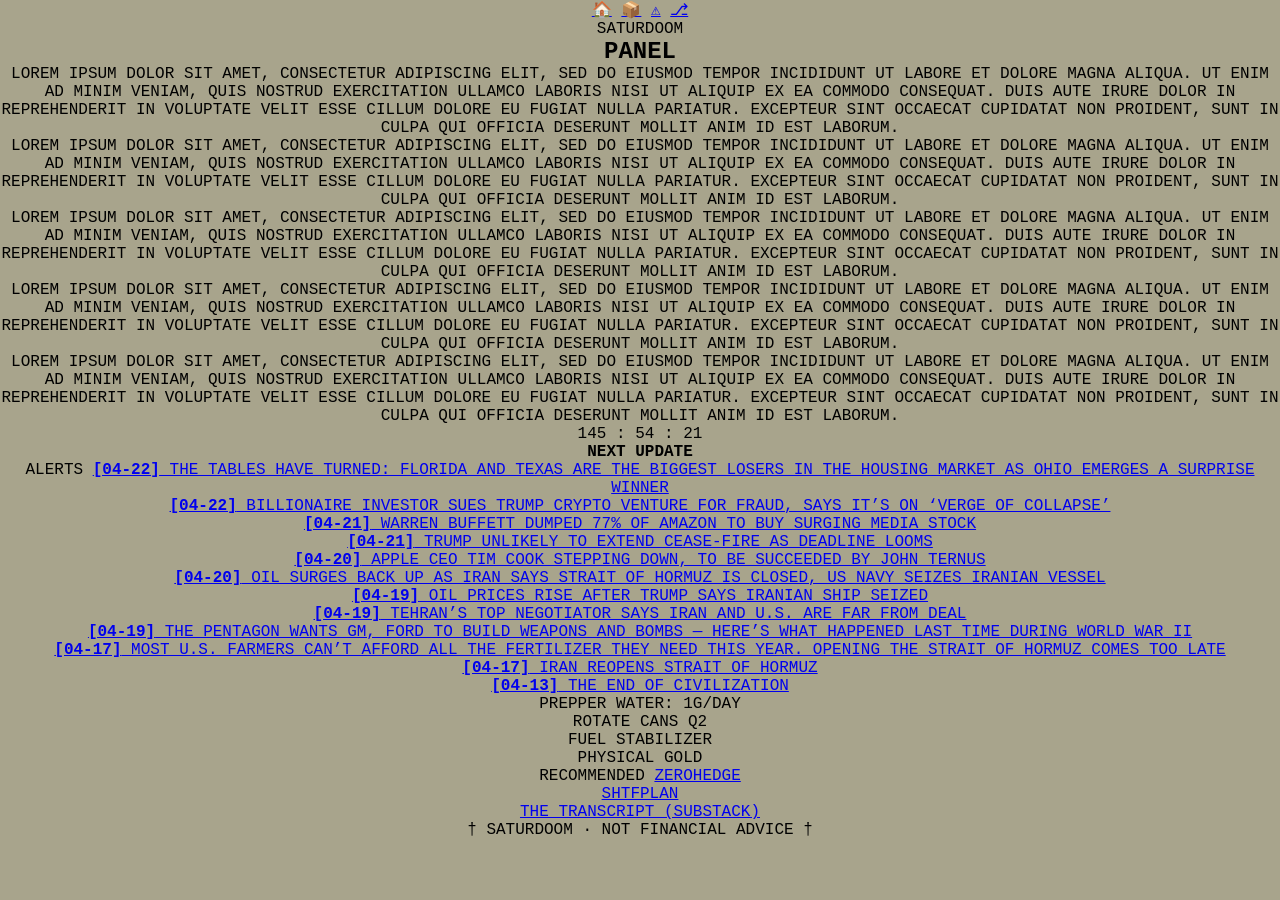
==== index.html @ a3628b91 "Update css style on aside - Added Prepper's screen" ====
<!DOCTYPE html>
<html lang="en">
    <head>
        <meta charset="UTF-8">
        <meta name="viewport" content="width=device-width, initial-scale=1.0">
        <title>Saturdoom</title>
        <link rel="stylesheet" href="style.css">
        <link href="https://fonts.googleapis.com/css2?family=Inter+Tight:ital,wght@0,100..900;1,100..900&display=swap" rel="stylesheet">
        <link href="https://fonts.googleapis.com/css2?family=Orbitron:wght@400;500;600;700;800;900&display=swap" rel="stylesheet">
    </head>

    <body>
        <nav id="navbar-placeholder"></nav>
        <header>Saturdoom</header>
        <main>
            <h2>Panel</h2>
            <p>Lorem ipsum dolor sit amet, consectetur adipiscing elit, sed do eiusmod tempor incididunt ut labore et dolore magna aliqua. Ut enim ad minim veniam, quis nostrud exercitation ullamco laboris nisi ut aliquip ex ea commodo consequat. Duis aute irure dolor in reprehenderit in voluptate velit esse cillum dolore eu fugiat nulla pariatur. Excepteur sint occaecat cupidatat non proident, sunt in culpa qui officia deserunt mollit anim id est laborum.</p>
            <p>Lorem ipsum dolor sit amet, consectetur adipiscing elit, sed do eiusmod tempor incididunt ut labore et dolore magna aliqua. Ut enim ad minim veniam, quis nostrud exercitation ullamco laboris nisi ut aliquip ex ea commodo consequat. Duis aute irure dolor in reprehenderit in voluptate velit esse cillum dolore eu fugiat nulla pariatur. Excepteur sint occaecat cupidatat non proident, sunt in culpa qui officia deserunt mollit anim id est laborum.</p>
            <p>Lorem ipsum dolor sit amet, consectetur adipiscing elit, sed do eiusmod tempor incididunt ut labore et dolore magna aliqua. Ut enim ad minim veniam, quis nostrud exercitation ullamco laboris nisi ut aliquip ex ea commodo consequat. Duis aute irure dolor in reprehenderit in voluptate velit esse cillum dolore eu fugiat nulla pariatur. Excepteur sint occaecat cupidatat non proident, sunt in culpa qui officia deserunt mollit anim id est laborum.</p>
            <p>Lorem ipsum dolor sit amet, consectetur adipiscing elit, sed do eiusmod tempor incididunt ut labore et dolore magna aliqua. Ut enim ad minim veniam, quis nostrud exercitation ullamco laboris nisi ut aliquip ex ea commodo consequat. Duis aute irure dolor in reprehenderit in voluptate velit esse cillum dolore eu fugiat nulla pariatur. Excepteur sint occaecat cupidatat non proident, sunt in culpa qui officia deserunt mollit anim id est laborum.</p>
            <p>Lorem ipsum dolor sit amet, consectetur adipiscing elit, sed do eiusmod tempor incididunt ut labore et dolore magna aliqua. Ut enim ad minim veniam, quis nostrud exercitation ullamco laboris nisi ut aliquip ex ea commodo consequat. Duis aute irure dolor in reprehenderit in voluptate velit esse cillum dolore eu fugiat nulla pariatur. Excepteur sint occaecat cupidatat non proident, sunt in culpa qui officia deserunt mollit anim id est laborum.</p>

        </main>
        <aside>
            <div class="aside-container debug-border">
                <div class="lcd-screen clock" id="countdownTimer">
                    <span id="hours">00</span> :
                    <span id="minutes">00</span> :
                    <span id="seconds">00</span>
                </div>
                <span class="primary-label"><strong>Next Update</strong></span>
            </div>
            <div class="aside-container debug-border">
                <div class="lcd-screen">
                    <p>
                        <span class="secondary-label">Alerts</span>
                    
                        <a href="https://finance.yahoo.com/economy/articles/tables-turned-florida-texas-biggest-175326835.html" target="_blank"><strong>[04-22]</strong> The tables have turned: Florida and Texas are the biggest losers in the housing market as Ohio emerges a surprise winner</a><br>
                        <a href="https://finance.yahoo.com/markets/crypto/articles/breaking-billionaire-investor-sues-trump-002052827.html" target="_blank"><strong>[04-22]</strong> Billionaire Investor Sues Trump Crypto Venture for Fraud, Says It’s on ‘Verge of Collapse’</a><br>
                        <a href="https://finance.yahoo.com/markets/stocks/articles/warren-buffett-dumped-77-amazon-003700673.html" target="_blank"><strong>[04-21]</strong> Warren Buffett dumped 77% of Amazon to buy surging media stock</a><br>
                        <a href="https://www.wsj.com/livecoverage/iran-war-israel-us-strait-hormuz-2026" target="_blank"><strong>[04-21]</strong> Trump Unlikely to Extend Cease-Fire as Deadline Looms</a><br>
                        <a href="https://finance.yahoo.com/markets/stocks/article/apple-ceo-tim-cook-stepping-down-to-be-succeeded-by-john-ternus-204237479.html"><strong>[04-20]</strong> Apple CEO Tim Cook stepping down, to be succeeded by John Ternus</a><br>
                        <a href="https://finance.yahoo.com/news/oil-surges-back-up-as-iran-says-strait-of-hormuz-is-closed-us-navy-seizes-iranian-vessel-130246378.html"><strong>[04-20]</strong> Oil surges back up as Iran says Strait of Hormuz is closed, US Navy seizes Iranian vessel</a><br>
                        <a href="https://www.bbc.com/news/articles/c5yjzy35825o?at_medium=RSS&at_campaign=rss" target="_blank"><strong>[04-19]</strong> Oil prices rise after Trump says Iranian ship seized</a><br>
                        <a href="https://www.wsj.com/livecoverage/iran-war-us-talks-2026" target="_blank"><strong>[04-19]</strong> Tehran’s Top Negotiator Says Iran and U.S. Are Far From Deal</a><br>
                        <a href="https://finance.yahoo.com/economy/policy/articles/pentagon-wants-gm-ford-build-110500812.html?fr=sycsrp_catchall" target="_blank"><strong>[04-19]</strong> The Pentagon wants GM, Ford to build weapons and bombs — here’s what happened last time during World War II</a><br>
                        <a href="https://www.marketwatch.com/story/most-u-s-farmers-cant-afford-all-the-fertilizer-they-need-this-year-opening-the-strait-of-hormuz-comes-too-late-0aa72790" target="_blank"><strong>[04-17]</strong> Most U.S. farmers can’t afford all the fertilizer they need this year. Opening the Strait of Hormuz comes too late</a><br>
                        <a href="https://x.com/araghchi/status/2045121573124759713" target="_blank"><strong>[04-17]</strong> Iran Reopens Strait of Hormuz</a><br>
                        <a href="https://thetranscript.substack.com/p/04-13-2026-the-end-of-civilization" target="_blank"><strong>[04-13]</strong> The End of Civilization</a><br>
                    </p>
                </div>
            </div>
            <div class="aside-container debug-border" title="Content under construction">
                <div class="lcd-screen">
                    <p>
                        <span class="secondary-label">Prepper</span>

                        Water: 1g/Day<br>Rotate Cans Q2<br>Fuel Stabilizer<br>Physical Gold
                    </p>
                </div>
            </div>
            <div class="aside-container debug-border">
                <div class="lcd-screen">
                    <p>
                        <span class="secondary-label">Recommended</span>
                        <a href="https://www.zerohedge.com/">ZeroHedge</a><br>
                        <a href="https://shtfplan.net">SHTFplan</a><br>
                        <a href="https://thetranscript.substack.com">The Transcript (Substack)</a>
                    </p>
            </div>        
        </aside>
        <footer>
            <p>† SATURDOOM · not financial advice †</p>
        </footer>
        <script>
            fetch('navbar.html')
            .then(response => response.text())
            .then(data => document.getElementById('navbar-placeholder').innerHTML = data)
            .catch(() => document.getElementById('navbar-placeholder').innerHTML = '<div class="navbar">⚠️ Navbar Not Found</div>');
        </script>
        <script src="script.js"></script>
        <script>
            function updateCountdown() {
            const now = new Date();
            let nextSaturday = new Date();
            nextSaturday.setDate(now.getDate() + ((6 - now.getDay() + 7) % 7));
            nextSaturday.setHours(0, 0, 0, 0);
            if (now > nextSaturday) nextSaturday.setDate(nextSaturday.getDate() + 7);
            
            const diff = nextSaturday - now;
            const hours = Math.floor(diff / 3600000);
            const minutes = Math.floor((diff % 3600000) / 60000);
            const seconds = Math.floor((diff % 60000) / 1000);
            
            document.getElementById('hours').textContent = String(hours).padStart(2,'0');
            document.getElementById('minutes').textContent = String(minutes).padStart(2,'0');
            document.getElementById('seconds').textContent = String(seconds).padStart(2,'0');
            }
            setInterval(updateCountdown, 1000);
            updateCountdown();
        </script>
    </body>
</html>
---- style.css ----
/* style.css - retro, maintainable, all comments in English */

/* ---------- RESET ---------- */
* {
  margin: 0;
  padding: 0;
  box-sizing: border-box;
}

/* ---------- VARIABLES ---------- */
:root {
  /* ---------- In use ----------   */
  --background: #000000;
  --dark: #010501;
  --panel-bg: #0a1c05;
  --border-green: #3a7a2f;
  --trtd: #2b6320;
  --text-green: #b3ff99;
  --text-orange: #ffcc77;
  --up-green: #aaff88;
  --down-red: #ff7b7b;
  --neutral-grey: #c9c97a;
  --dashed-green: #4a8c3a;
  --countdown-label: #7cb05c;
  --console-print: #c4b47c;
  --console-panel-light: #c4c0a8;
  --console-panel-medium: #a8a48c;
  --console-panel-dark: #949078;
  --paint-green-light: #4a4a2c;
  --paint-green-medium: #3d3d24;
  --paint-green-dark: #34341e;
  --paint-sepia-light: #6b4c3a;
  --paint-sepia-medium: #5a3f2f;
  --paint-sepia-dark: #4a3326;
  /* Sin Uso */
  --defcon-rojo: ;
  --defcon-naranja: ;
  --defcon-amarillo: ;
  --defcon-azul: #1a3a5a;
  --defcon-verde: ;
}

/* ---------- BASE & TYPOGRAPHY ---------- */
html {
  font-family: 'Courier New', 'VT323', monospace;
  text-align: center;
  text-transform: uppercase;
}
body {
  background-color: var(--console-panel-medium);
}

.Header {
  background-color: var(--console-panel-dark);
}
.Navbar {
  display: flex;
  flex-direction: column;
  justify-content: center;
  align-items: center;
  padding: .5rem;
  color: var(--text-green);
  background-color: var(--dark);
}
.Logo {
  display: flex;
  flex-direction: column;
  justify-content: center;
  align-items: center;
  font-size: 6.1rem;
  font-weight: bolder;
  color: var(--console-panel-light);
  padding: 1.5rem;
}

.Console {
  display: flex;
  flex-direction: column;
  justify-content: center;
  align-items: center;
  padding: 0 2em;
  /*padding-left: min(50px, 7%);
  padding-right: min(50px, 7%);*/
  border: 2px solid purple;
}
.Panel {
  display: grid;
  grid-template-columns: repeat(autofit, 300px);
  max-width: 1024px;
  color: var(--console-panel-light);
  gap: 2em;
  /*padding: 0 2em;*/
  background-color: var(--console-panel-medium);
  border: 2px solid red;
}

h1 {
  margin: 30px, 0;
}
.card {
  text-align: center;
  color: var(--text-green);
  padding: 2em;
  background-color: var(--trtd);
  border: solid var(--border-green);
  border-radius: 1rem;
}


/*.debug-border {
  border: 2px solid red;
}*/
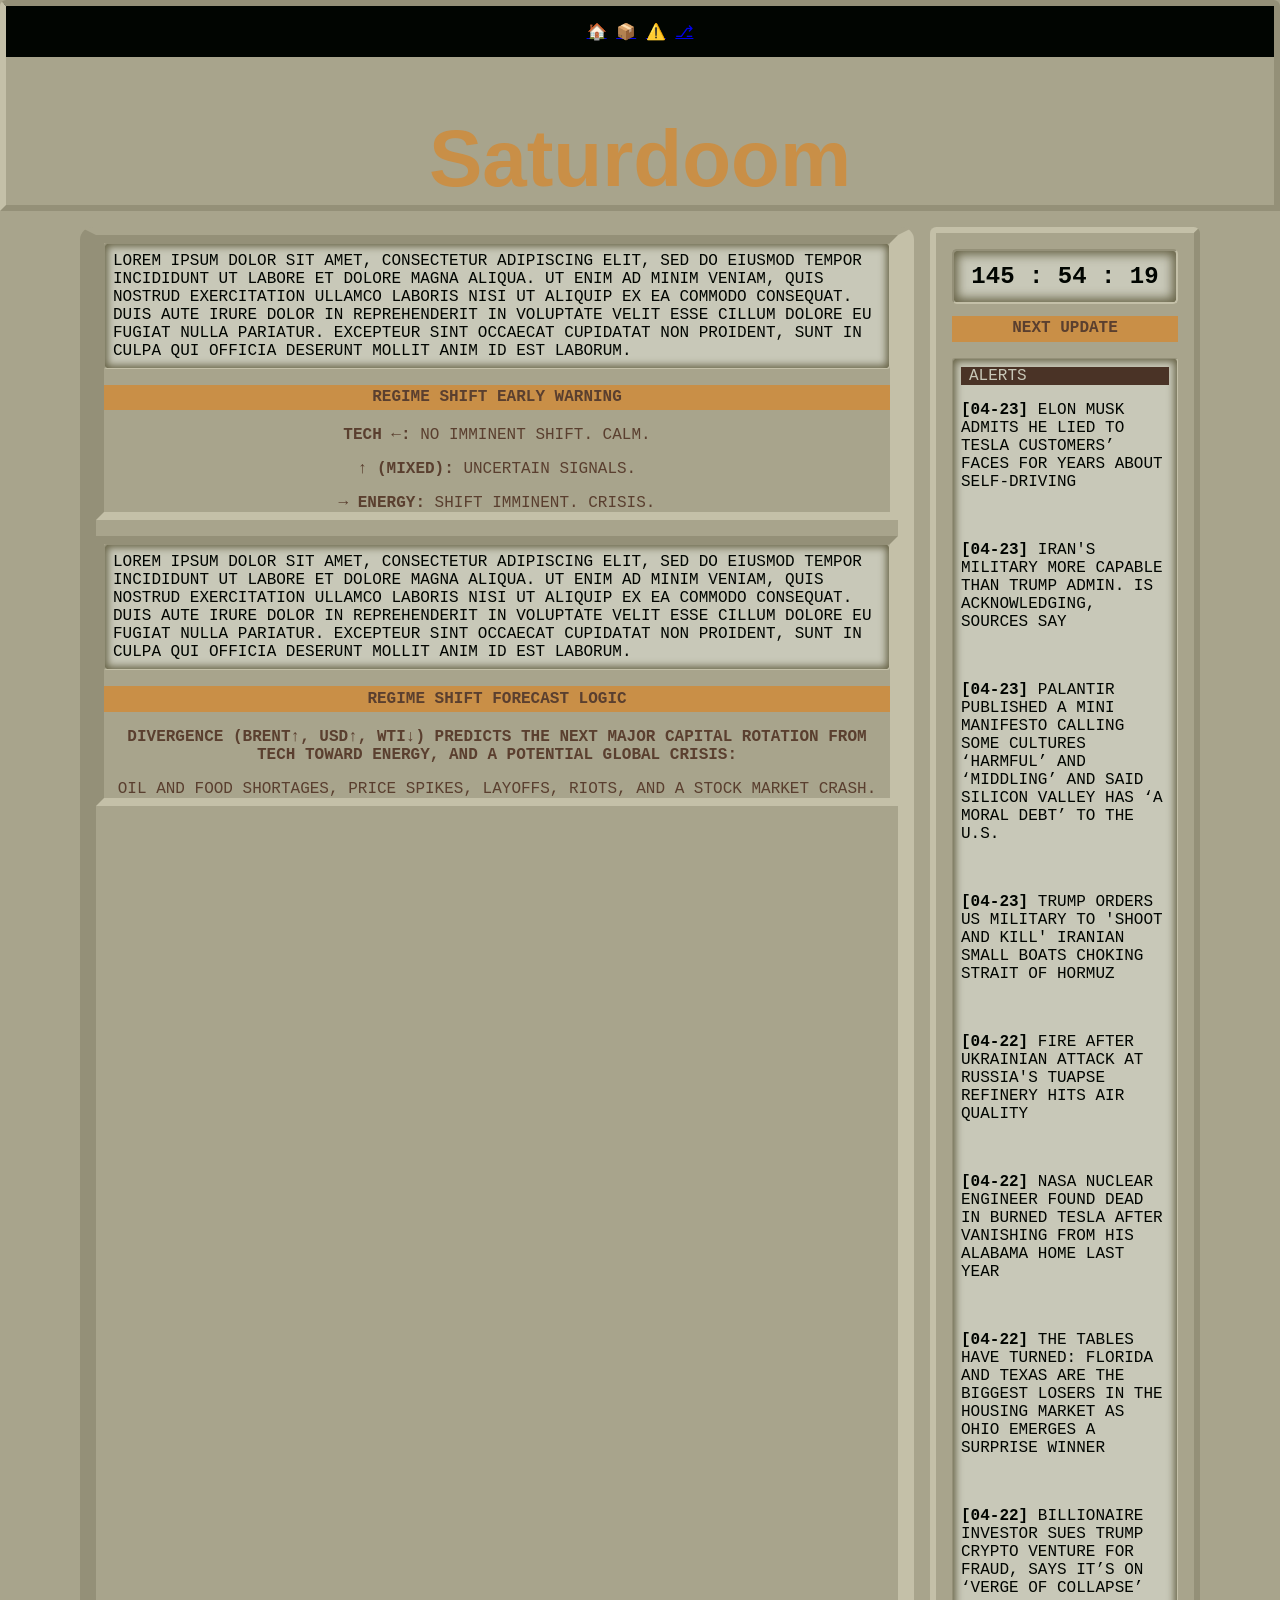
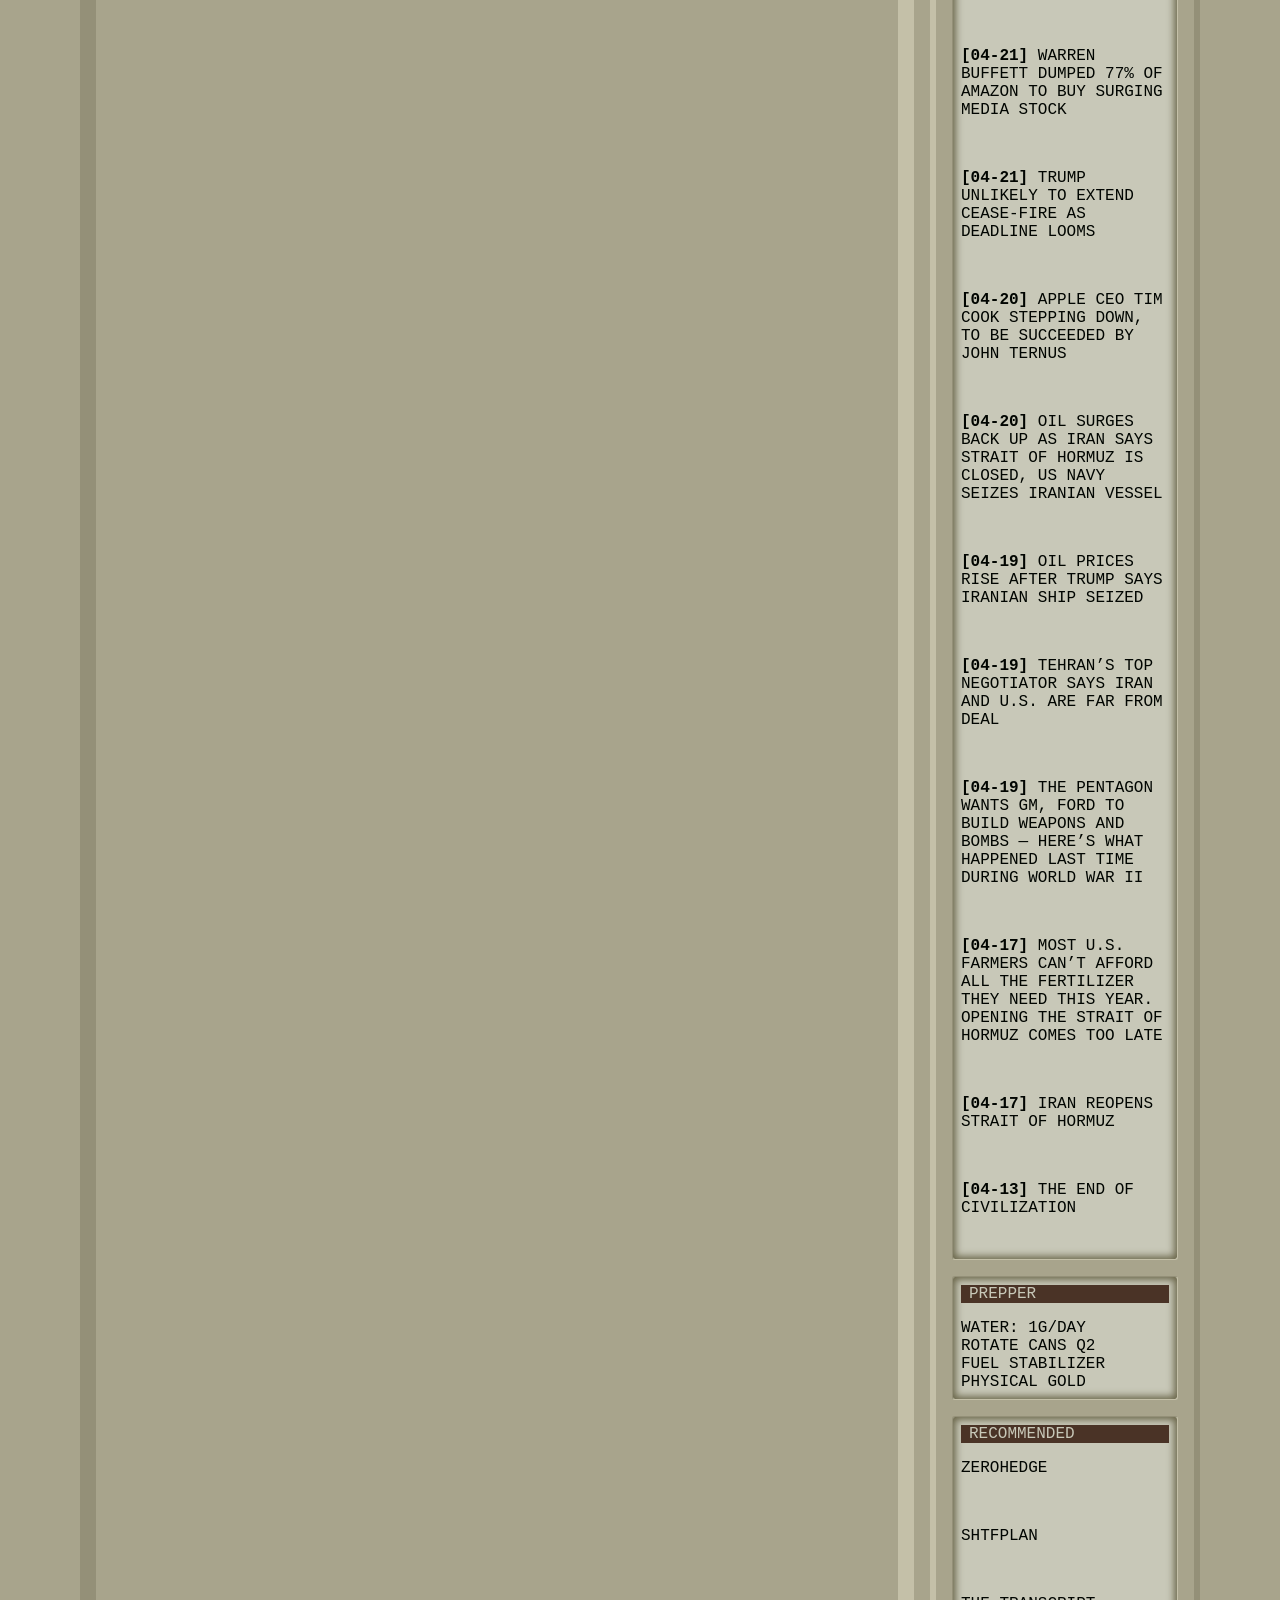
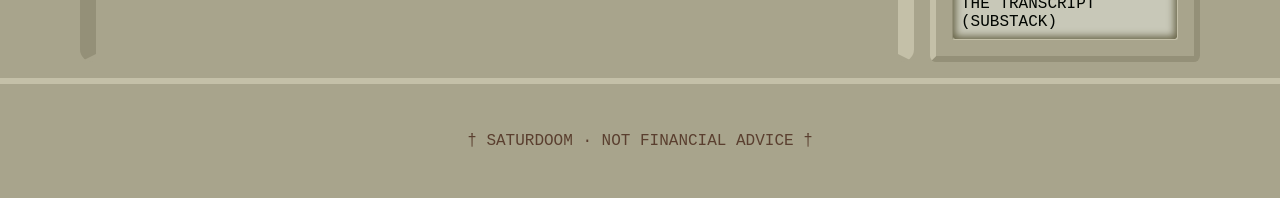
==== commit 62e2a054: "WIP: fix css style on main - lcd-screens" ====
--- a/index.html
+++ b/index.html
@@ -13,13 +13,25 @@
         <nav id="navbar-placeholder"></nav>
         <header>Saturdoom</header>
         <main>
-            <h2>Panel</h2>
-            <p>Lorem ipsum dolor sit amet, consectetur adipiscing elit, sed do eiusmod tempor incididunt ut labore et dolore magna aliqua. Ut enim ad minim veniam, quis nostrud exercitation ullamco laboris nisi ut aliquip ex ea commodo consequat. Duis aute irure dolor in reprehenderit in voluptate velit esse cillum dolore eu fugiat nulla pariatur. Excepteur sint occaecat cupidatat non proident, sunt in culpa qui officia deserunt mollit anim id est laborum.</p>
-            <p>Lorem ipsum dolor sit amet, consectetur adipiscing elit, sed do eiusmod tempor incididunt ut labore et dolore magna aliqua. Ut enim ad minim veniam, quis nostrud exercitation ullamco laboris nisi ut aliquip ex ea commodo consequat. Duis aute irure dolor in reprehenderit in voluptate velit esse cillum dolore eu fugiat nulla pariatur. Excepteur sint occaecat cupidatat non proident, sunt in culpa qui officia deserunt mollit anim id est laborum.</p>
-            <p>Lorem ipsum dolor sit amet, consectetur adipiscing elit, sed do eiusmod tempor incididunt ut labore et dolore magna aliqua. Ut enim ad minim veniam, quis nostrud exercitation ullamco laboris nisi ut aliquip ex ea commodo consequat. Duis aute irure dolor in reprehenderit in voluptate velit esse cillum dolore eu fugiat nulla pariatur. Excepteur sint occaecat cupidatat non proident, sunt in culpa qui officia deserunt mollit anim id est laborum.</p>
-            <p>Lorem ipsum dolor sit amet, consectetur adipiscing elit, sed do eiusmod tempor incididunt ut labore et dolore magna aliqua. Ut enim ad minim veniam, quis nostrud exercitation ullamco laboris nisi ut aliquip ex ea commodo consequat. Duis aute irure dolor in reprehenderit in voluptate velit esse cillum dolore eu fugiat nulla pariatur. Excepteur sint occaecat cupidatat non proident, sunt in culpa qui officia deserunt mollit anim id est laborum.</p>
-            <p>Lorem ipsum dolor sit amet, consectetur adipiscing elit, sed do eiusmod tempor incididunt ut labore et dolore magna aliqua. Ut enim ad minim veniam, quis nostrud exercitation ullamco laboris nisi ut aliquip ex ea commodo consequat. Duis aute irure dolor in reprehenderit in voluptate velit esse cillum dolore eu fugiat nulla pariatur. Excepteur sint occaecat cupidatat non proident, sunt in culpa qui officia deserunt mollit anim id est laborum.</p>
+            <div class="main-container debug-border">
+                <div class="lcd-screen">
+                    <p>Lorem ipsum dolor sit amet, consectetur adipiscing elit, sed do eiusmod tempor incididunt ut labore et dolore magna aliqua. Ut enim ad minim veniam, quis nostrud exercitation ullamco laboris nisi ut aliquip ex ea commodo consequat. Duis aute irure dolor in reprehenderit in voluptate velit esse cillum dolore eu fugiat nulla pariatur. Excepteur sint occaecat cupidatat non proident, sunt in culpa qui officia deserunt mollit anim id est laborum.</p>
+                </div>
 
+                    <span class="primary-label"><strong>Regime Shift Early Warning</strong></span>
+                    <p><strong>TECH ←:</strong> no imminent shift. Calm.</p>
+                    <p><strong>↑ (MIXED):</strong> uncertain signals.</p>
+                    <p><strong>→ ENERGY:</strong> shift imminent. Crisis.</p>
+
+                </div>
+            
+            <div class="main-container debug-border">
+                <div class="lcd-screen">
+                    <p>Lorem ipsum dolor sit amet, consectetur adipiscing elit, sed do eiusmod tempor incididunt ut labore et dolore magna aliqua. Ut enim ad minim veniam, quis nostrud exercitation ullamco laboris nisi ut aliquip ex ea commodo consequat. Duis aute irure dolor in reprehenderit in voluptate velit esse cillum dolore eu fugiat nulla pariatur. Excepteur sint occaecat cupidatat non proident, sunt in culpa qui officia deserunt mollit anim id est laborum.</p>
+                </div>
+                <span class="primary-label"><strong>Regime Shift Forecast Logic</strong></span>
+                <p><strong>Divergence (Brent↑, USD↑, WTI↓) predicts the next major capital rotation from Tech toward Energy, and a potential global crisis:</strong></p><p>Oil and food shortages, price spikes, layoffs, riots, and a stock market crash.</p>
+            </div>
         </main>
         <aside>
             <div class="aside-container debug-border">
@@ -34,7 +46,12 @@
                 <div class="lcd-screen">
                     <p>
                         <span class="secondary-label">Alerts</span>
-                    
+                        <a href="https://finance.yahoo.com/sectors/technology/articles/elon-musk-admits-lied-tesla-185650996.html" target="_blank"><strong>[04-23]</strong> Elon Musk Admits He Lied to Tesla Customers’ Faces for Years About Self-Driving</a><br>
+                        <a href="https://www.yahoo.com/news/articles/iran-more-capable-trump-admin-154441067.html" target="_blank"><strong>[04-23]</strong> Iran's military more capable than Trump admin. is acknowledging, sources say</a><br>
+                        <a href="https://www.yahoo.com/finance/sectors/technology/articles/palantir-published-mini-manifesto-calling-070100565.html" target="_blank"><strong>[04-23]</strong> Palantir published a mini manifesto calling some cultures ‘harmful’ and ‘middling’ and said Silicon Valley has ‘a moral debt’ to the U.S.</a><br>
+                        <a href="https://www.yahoo.com/news/articles/us-military-says-seizes-another-115401871.html" target="_blank"><strong>[04-23]</strong> Trump orders US military to 'shoot and kill' Iranian small boats choking Strait of Hormuz</a><br>
+                        <a href="https://www.yahoo.com/news/articles/fire-ukrainian-attack-russias-tuapse-235635393.html" target="_blank"><strong>[04-22]</strong> Fire after Ukrainian attack at Russia's Tuapse refinery hits air quality</a><br>
+                        <a href="https://www.yahoo.com/news/articles/nasa-nuclear-engineer-found-dead-153934395.html" target="_blank"><strong>[04-22]</strong> NASA nuclear engineer found dead in burned Tesla after vanishing from his Alabama home last year</a><br>
                         <a href="https://finance.yahoo.com/economy/articles/tables-turned-florida-texas-biggest-175326835.html" target="_blank"><strong>[04-22]</strong> The tables have turned: Florida and Texas are the biggest losers in the housing market as Ohio emerges a surprise winner</a><br>
                         <a href="https://finance.yahoo.com/markets/crypto/articles/breaking-billionaire-investor-sues-trump-002052827.html" target="_blank"><strong>[04-22]</strong> Billionaire Investor Sues Trump Crypto Venture for Fraud, Says It’s on ‘Verge of Collapse’</a><br>
                         <a href="https://finance.yahoo.com/markets/stocks/articles/warren-buffett-dumped-77-amazon-003700673.html" target="_blank"><strong>[04-21]</strong> Warren Buffett dumped 77% of Amazon to buy surging media stock</a><br>
--- a/style.css
+++ b/style.css
@@ -21,11 +21,21 @@
   --down-red: #ff7b7b;
   --neutral-grey: #c9c97a;
   --dashed-green: #4a8c3a;
-  --countdown-label: #7cb05c;
   --console-print: #c4b47c;
+  --console-panel-bright: #d4d0b8;
   --console-panel-light: #c4c0a8;
   --console-panel-medium: #a8a48c;
   --console-panel-dark: #949078;
+  --console-panel-shadow: #6a664a;
+  --lcd-white-on: #e8e8d8;
+  --lcd-white-off: #c8c8b8;
+  --lcd-green-on: #8bac0f;
+  --lcd-green-off: #4a5c08;
+  --lcd-blue-on: #7c9eb2;
+  --lcd-blue-off: #4a6a7a;
+  --orange-paint-light: #e6b87a;
+  --orange-paint-medium: #c98f47;
+  --orange-paint-dark: #a66f35;
   --paint-green-light: #4a4a2c;
   --paint-green-medium: #3d3d24;
   --paint-green-dark: #34341e;
@@ -33,6 +43,7 @@
   --paint-sepia-medium: #5a3f2f;
   --paint-sepia-dark: #4a3326;
   /* Sin Uso */
+  --countdown-label: #7cb05c;
   --defcon-rojo: ;
   --defcon-naranja: ;
   --defcon-amarillo: ;
@@ -45,68 +56,258 @@
   font-family: 'Courier New', 'VT323', monospace;
   text-align: center;
   text-transform: uppercase;
+  color: var(--paint-sepia-medium);
 }
 body {
-  background-color: var(--console-panel-medium);
-}
-
-.Header {
-  background-color: var(--console-panel-dark);
-}
-.Navbar {
-  display: flex;
-  flex-direction: column;
+  display: grid;
+  grid-template-columns: 1fr 350px;
+  grid-template-rows: auto auto 1fr auto;
+  grid-template-areas:
+  "navbar navbar"
+  "header header"
+  "main sidebar"
+  "footer footer";
+  min-height: 100vh;
+  background-color: var(--console-panel-medium);
+  /*border-top: .1rem solid var(--console-panel-light);
+  border-right: .5rem solid var(--console-panel-dark);
+  border-left: .5rem solid var(--console-panel-light);*/
+}
+nav {
+  display: grid;
+  align-items: center;   /* centra verticalmente */
+}
+nav {
+  display: grid;
+  grid-area: navbar;
+  z-index: 10;
+  position: sticky;
+  top: 0;
+  /*grid-auto-flow: column;   /* Fuerza distribución horizontal */
+  /*justify-content: center;
+  align-content: center;*/
+  color: var(--text-green);
+  max-height: 56.5px;
+  gap: 20px;
+  padding: 1em;
+  background-color: var(--dark);
+  border-top: .4rem solid var(--console-panel-dark);
+  border-right: .4rem solid var(--console-panel-dark);
+  border-left: .4rem solid var(--console-panel-light);
+  border-top-right-radius: .4rem;
+  border-top-left-radius: .4rem;
+}
+
+header {
+  grid-area: header;
+  position: sticky;
+  top: 56.5px;
+  z-index: 10;
+  /*height: calc(120.5px - 56.5px);*/
+  font-family: "Inter Tight", sans-serif;
+  text-transform: none;
+  font-optical-sizing: auto;
+  font-weight: 600;
+  font-style: normal;
+  font-size: 5em;
+  color: var(--orange-paint-medium);
+  padding: .7em 0 0 0;
+  background-color: var(--console-panel-medium);
+  border-right: .4rem solid var(--console-panel-dark);
+  border-bottom: .4rem solid var(--console-panel-dark);
+  border-left: .4rem solid var(--console-panel-light);
+}
+
+main {
+  grid-area: main;
+  display: grid;
+  grid-template-columns: 1fr;
+  align-content: start;  /* o align-self: start; */
+  gap: 1em;
+  background-color: var(--console-panel-medium);
+  border-top: .5em solid var(--console-panel-medium);
+  border-right: 1em solid var(--console-panel-light);
+  border-left: 1em solid var(--console-panel-dark);
+  border-bottom: .5em solid var(--console-panel-medium);  border-radius: .8rem;
+  margin: 1em 1em 1em 5em;
+}
+.main-container {
+  display: grid;
+  gap: 1em;
+  /*background-color: black;*/
+  border-top: .5em solid var(--console-panel-dark);
+  border-right: .5em solid var(--console-panel-light);
+  border-bottom: .5em solid var(--console-panel-light);
+  border-left: .5em solid var(--console-panel-dark);
+}
+aside {
+  grid-area: sidebar;
+  padding: 1em;
+  display: grid;
+  gap: 1em;
+  background-color: var(--console-panel-medium);
+  border-top: .4rem solid var(--console-panel-light);
+  border-right: .4rem solid var(--console-panel-dark);
+  border-left: .4rem solid var(--console-panel-light);
+  border-bottom: .4rem solid var(--console-panel-dark);
+  border-radius: .4rem;
+  margin: 1em 5em 1em 0;
+}
+.aside-container {
+  display: grid;
+  grid-template-columns: 1fr;
   justify-content: center;
-  align-items: center;
-  padding: .5rem;
+  text-align: center;
+  gap: .8em;
+  border-radius: .2em;
+}
+.lcd-screen {
+  color: var(--dark);
+  padding: 0.5em;
+  background: var(--lcd-white-off);
+  /*background: var(--console-panel-light);*/
+  box-shadow: inset .1em .1em .5em var(--console-panel-shadow),  /* sombra clara izquierda */
+              inset -.1em -.1em .5em var(--console-panel-shadow);  /* sombra oscura derecha */
+  border-top: .1em solid var(--console-panel-dark);
+  border-right: .1em solid var(--console-panel-light);
+  border-bottom: .1em solid var(--console-panel-light);
+  border-left: .1em solid var(--console-panel-dark);
+  border-radius: .2em;
+  margin: 0;
+}
+.lcd-screen a {
+  text-decoration: none;
+  color: var(--dark);
+}
+.clock {
+  font-family: 'Orbitron','Courier New', monospace;
+  font-size: 1.5em;
+  font-weight: bold;
+  letter-spacing: auto;
+}
+.primary-label {
+  padding: .2em 0 .3em 0;
+  background-color: var(--orange-paint-medium);
+}
+.lcd-screen p {
+  display: grid;
+  grid-template-columns: 1fr;
+  gap: 1em;
+  text-align: start;
+}
+
+.secondary-label {
+  color: var(--lcd-white-off);
+  padding: 0 0 0 .5em;
+  background-color: var(--paint-sepia-dark);
+}
+
+/* --------- Tables --------- */
+.tracking-table.mini {
+  /*width: 100%;*/
+  /*max-width: none;*/
+  /*margin: 0 auto;*/
+  /*font-size: 1.4rem;*/
+  border-collapse: collapse;
+  table-layout: fixed;
+}
+.tracking-table.mini th,
+.tracking-table.mini td {
+  /*width: 50%;*/
+  /*font-size: 1.2rem;*/
+  /*padding: .25rem .25rem;*/
+  /*border: 1px solid var(--trtd);*/
+  /*text-align: center;*/
+}
+.tracking-table.mini th {
+  background: #142d0e;
+  color: #caffb0;
+  text-transform: uppercase;
+}
+.tracking-table.mini td {
+  background: #051203;
+}
+.tracking-table.mini td:first-child,
+.tracking-table.mini th:first-child {
+  text-align: center;
+}
+.tracking-table.mini td:last-child,
+.tracking-table.mini th:last-child {
+  text-align: center;
+}
+
+
+
+.box {
   color: var(--text-green);
+  padding: 1em;
   background-color: var(--dark);
-}
-.Logo {
-  display: flex;
-  flex-direction: column;
-  justify-content: center;
-  align-items: center;
-  font-size: 6.1rem;
-  font-weight: bolder;
-  color: var(--console-panel-light);
-  padding: 1.5rem;
-}
-
-.Console {
-  display: flex;
-  flex-direction: column;
-  justify-content: center;
-  align-items: center;
-  padding: 0 2em;
-  /*padding-left: min(50px, 7%);
-  padding-right: min(50px, 7%);*/
-  border: 2px solid purple;
-}
-.Panel {
-  display: grid;
-  grid-template-columns: repeat(autofit, 300px);
-  max-width: 1024px;
-  color: var(--console-panel-light);
-  gap: 2em;
-  /*padding: 0 2em;*/
-  background-color: var(--console-panel-medium);
-  border: 2px solid red;
-}
-
-h1 {
-  margin: 30px, 0;
-}
-.card {
-  text-align: center;
-  color: var(--text-green);
-  padding: 2em;
-  background-color: var(--trtd);
-  border: solid var(--border-green);
-  border-radius: 1rem;
-}
+  border: 2px solid var(--border-green);
+  border-radius: .4em;
+  margin: 1em 0 0 0;
+}
+.box a {
+  color: inherit;
+  text-decoration: none;
+}
+
+footer {
+  grid-area: footer;
+  padding: 3em;
+  background-color: var(--console-panel-medium);
+  border-top: .4rem solid var(--console-panel-light);
+}
+@media(max-width: 800px) {
+  body {
+    grid-template-columns: 1fr;
+    grid-template-rows: auto auto 1fr 1fr auto;
+    grid-template-areas:
+    "navbar navbar"
+    "header header"
+    "main main"
+    "sidebar sidebar"
+    "footer footer";
+  }
+  nav {
+    align-items: center;
+  }
+  main {
+    margin: 1.5em;
+  }
+  aside {
+    padding: 1.5em;
+    border-right: 0;
+    border-left: 0;
+    margin: 1.5em 0;
+  }
+
+}
+
+/* Efecto scanline monitores (líneas horizontales tipo monitor retro) */
+.scanline {
+  position: relative;
+  overflow: hidden;
+}
+.scanline::after {
+  content: "";
+  position: absolute;
+  top: 0;
+  left: 0;
+  width: 100%;
+  height: 100%;
+  background: repeating-linear-gradient(
+    transparent 0px,
+    transparent 1px,
+    rgba(0,0,0,0.1) 1px,
+    rgba(0,0,0,0.1) 2px
+  );
+  pointer-events: none;
+}
+
+
+
 
 
 /*.debug-border {
   border: 2px solid red;
-}*/
+}
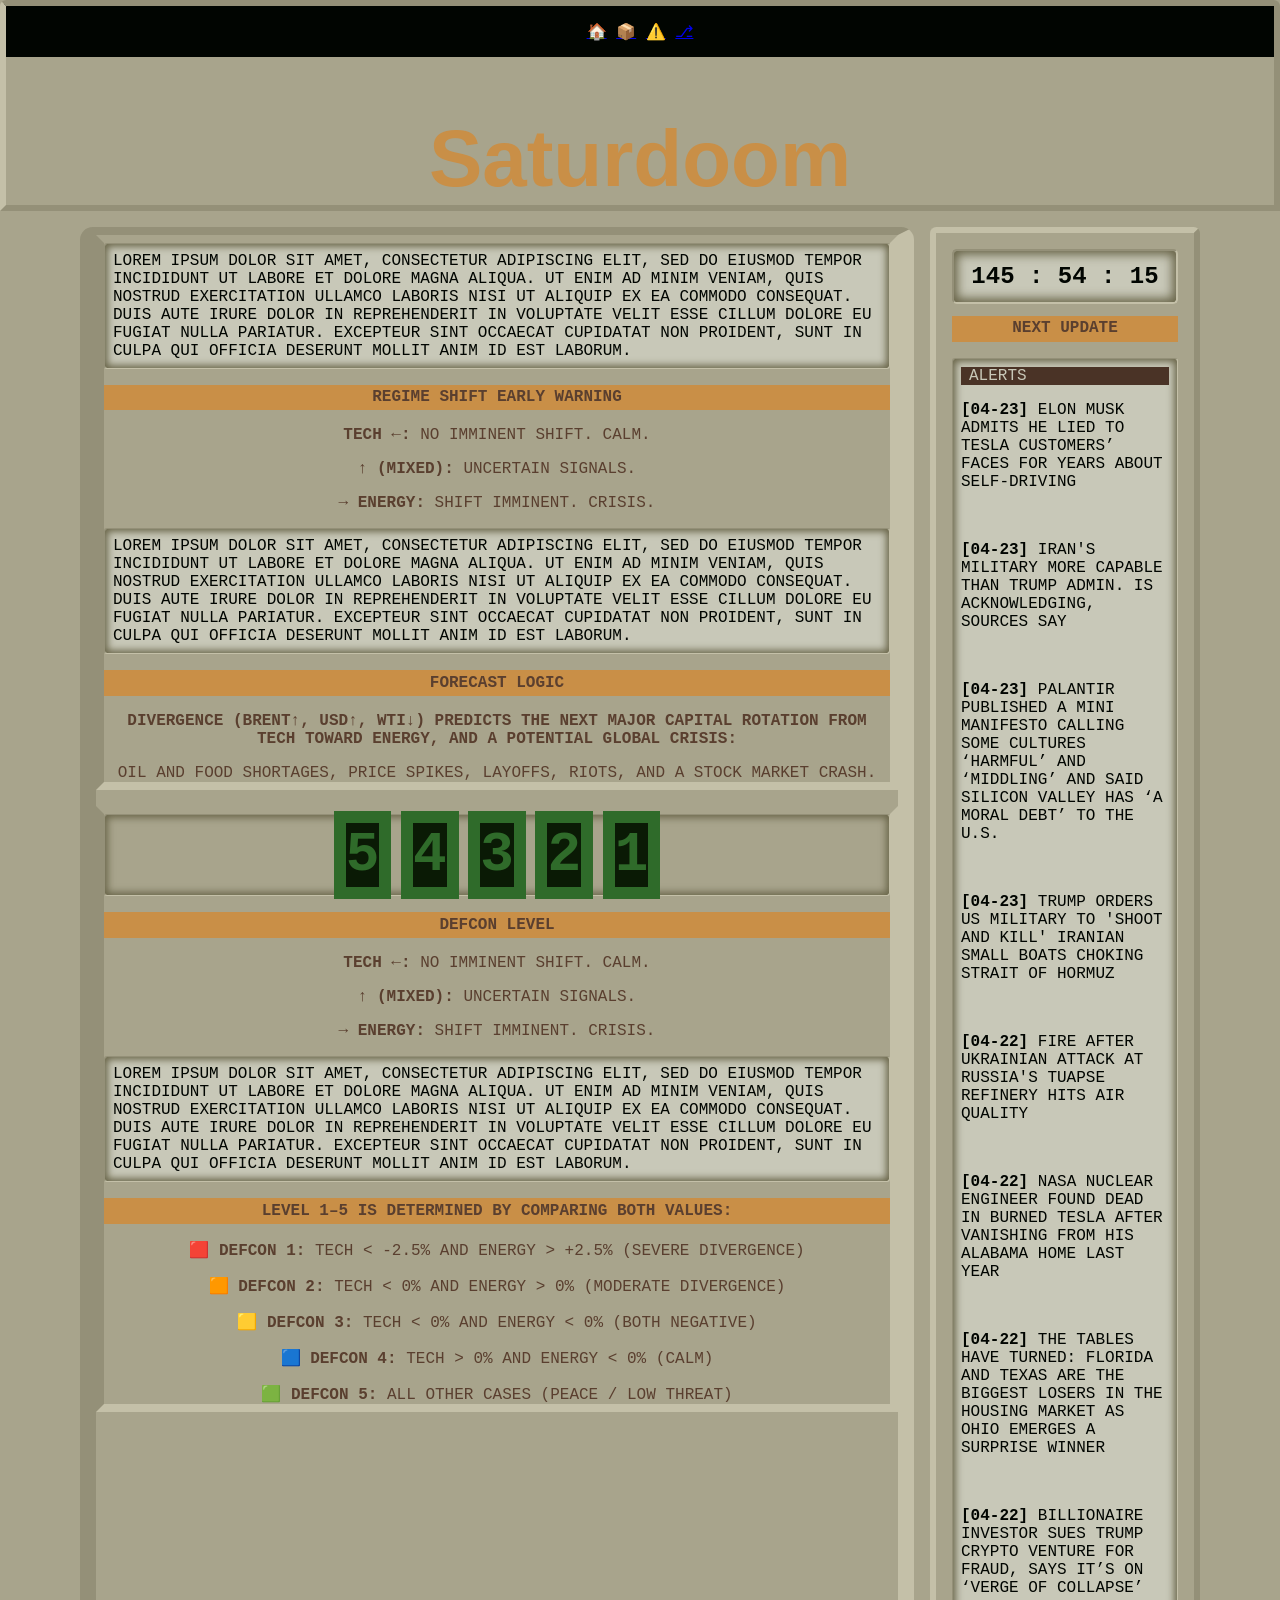
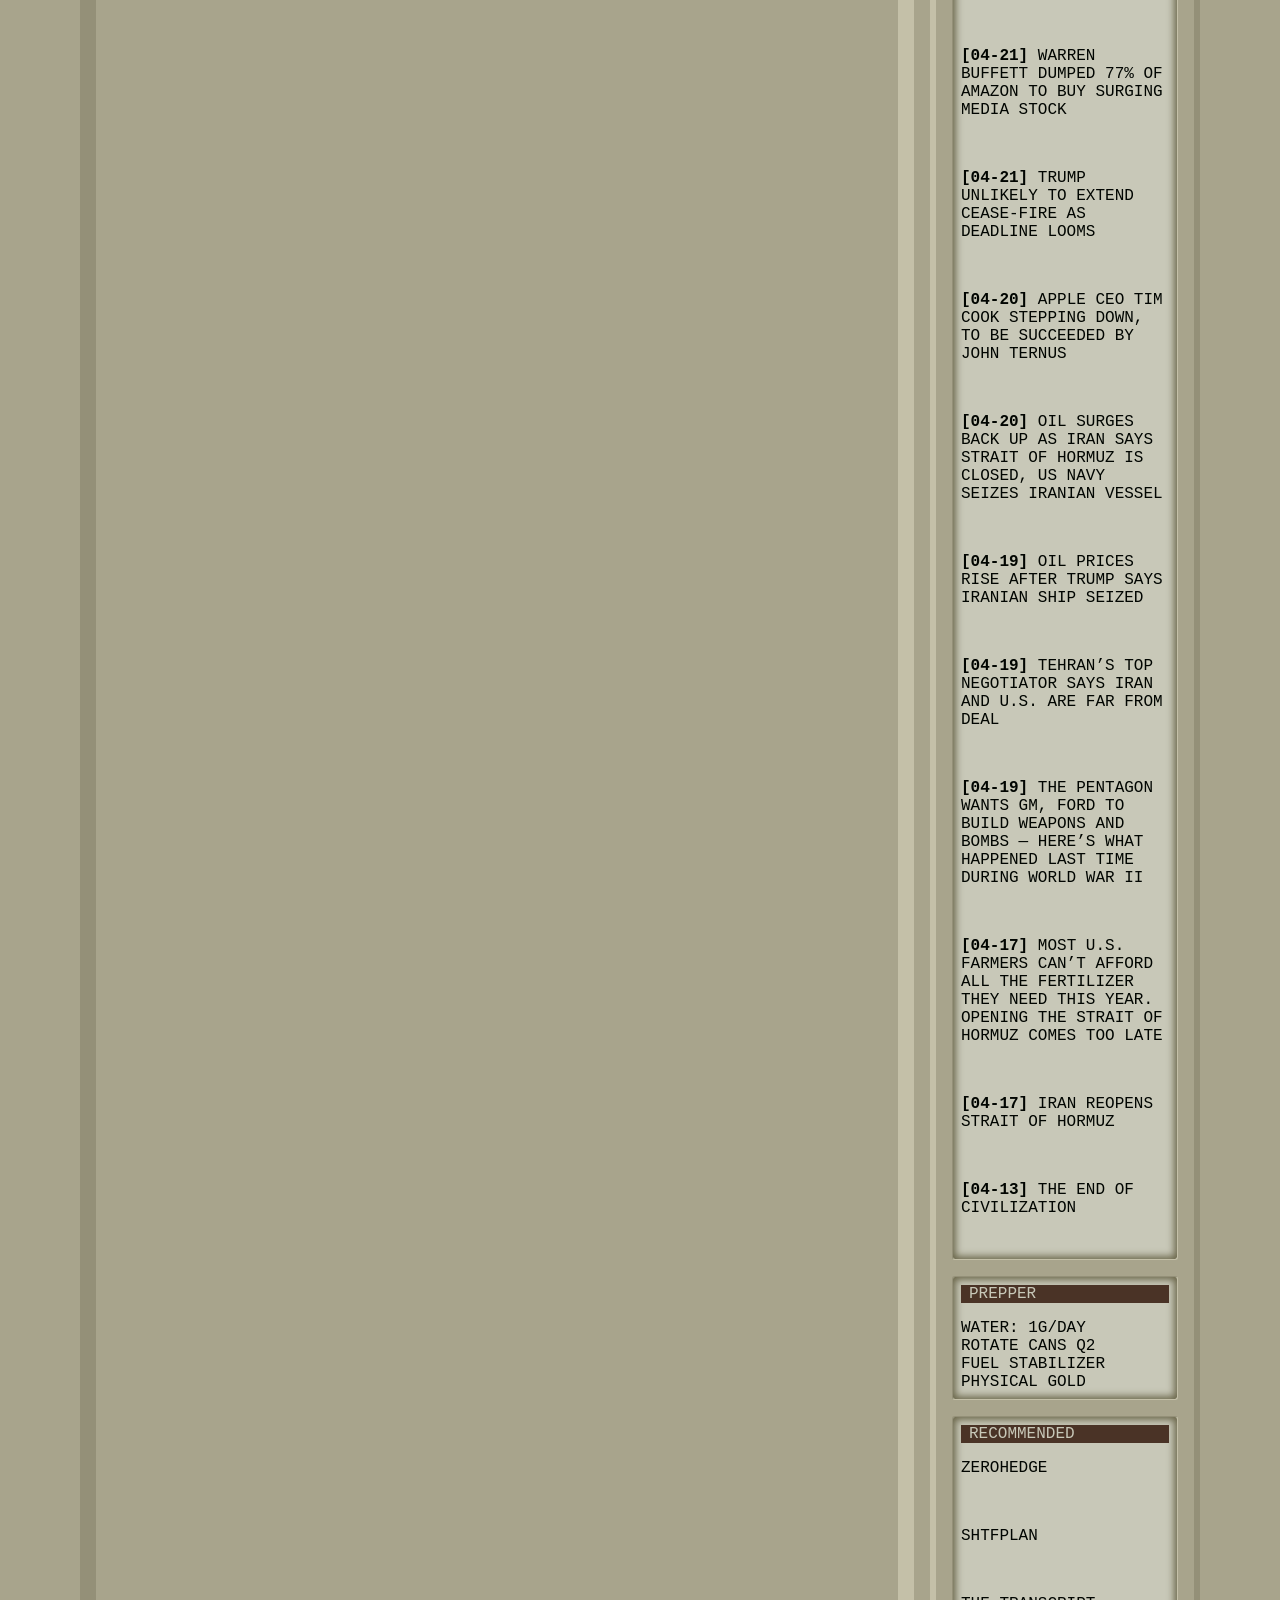
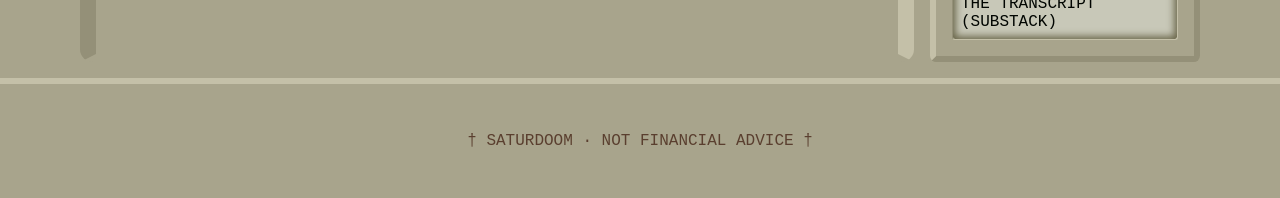
==== commit 98fbef27: "WIP: Update css styles on main - Defcon panel" ====
--- a/index.html
+++ b/index.html
@@ -17,22 +17,44 @@
                 <div class="lcd-screen">
                     <p>Lorem ipsum dolor sit amet, consectetur adipiscing elit, sed do eiusmod tempor incididunt ut labore et dolore magna aliqua. Ut enim ad minim veniam, quis nostrud exercitation ullamco laboris nisi ut aliquip ex ea commodo consequat. Duis aute irure dolor in reprehenderit in voluptate velit esse cillum dolore eu fugiat nulla pariatur. Excepteur sint occaecat cupidatat non proident, sunt in culpa qui officia deserunt mollit anim id est laborum.</p>
                 </div>
-
                     <span class="primary-label"><strong>Regime Shift Early Warning</strong></span>
                     <p><strong>TECH ←:</strong> no imminent shift. Calm.</p>
                     <p><strong>↑ (MIXED):</strong> uncertain signals.</p>
                     <p><strong>→ ENERGY:</strong> shift imminent. Crisis.</p>
-
-                </div>
-            
-            <div class="main-container debug-border">
                 <div class="lcd-screen">
                     <p>Lorem ipsum dolor sit amet, consectetur adipiscing elit, sed do eiusmod tempor incididunt ut labore et dolore magna aliqua. Ut enim ad minim veniam, quis nostrud exercitation ullamco laboris nisi ut aliquip ex ea commodo consequat. Duis aute irure dolor in reprehenderit in voluptate velit esse cillum dolore eu fugiat nulla pariatur. Excepteur sint occaecat cupidatat non proident, sunt in culpa qui officia deserunt mollit anim id est laborum.</p>
                 </div>
-                <span class="primary-label"><strong>Regime Shift Forecast Logic</strong></span>
-                <p><strong>Divergence (Brent↑, USD↑, WTI↓) predicts the next major capital rotation from Tech toward Energy, and a potential global crisis:</strong></p><p>Oil and food shortages, price spikes, layoffs, riots, and a stock market crash.</p>
+                    <span class="primary-label"><strong>Forecast Logic</strong></span>
+                    <p><strong>Divergence (Brent↑, USD↑, WTI↓) predicts the next major capital rotation from Tech toward Energy, and a potential global crisis:</strong></p><p>Oil and food shortages, price spikes, layoffs, riots, and a stock market crash.</p>
+                </div>
+            </div>
+            <div class="main-container debug-border">
+                <div class="defcon-container">
+
+                        <span class="defcon-level" data-level="5">5</span>
+                        <span class="defcon-level" data-level="4">4</span>
+                        <span class="defcon-level" data-level="3">3</span>
+                        <span class="defcon-level" data-level="2">2</span>
+                        <span class="defcon-level" data-level="1">1</span>
+
+                </div>
+                    <span class="primary-label"><strong>DEFCON Level</strong></span>
+                    <p><strong>TECH ←:</strong> no imminent shift. Calm.</p>
+                    <p><strong>↑ (MIXED):</strong> uncertain signals.</p>
+                    <p><strong>→ ENERGY:</strong> shift imminent. Crisis.</p>
+                <div class="lcd-screen">
+                    <p>Lorem ipsum dolor sit amet, consectetur adipiscing elit, sed do eiusmod tempor incididunt ut labore et dolore magna aliqua. Ut enim ad minim veniam, quis nostrud exercitation ullamco laboris nisi ut aliquip ex ea commodo consequat. Duis aute irure dolor in reprehenderit in voluptate velit esse cillum dolore eu fugiat nulla pariatur. Excepteur sint occaecat cupidatat non proident, sunt in culpa qui officia deserunt mollit anim id est laborum.</p>
+                </div>
+                    <span class="primary-label"><strong>Level 1–5 is Determined by Comparing Both Values:</strong></span>
+                    <p>🟥 <strong>DEFCON 1:</strong> Tech < -2.5% AND Energy > +2.5% (severe divergence)</p>
+                    <p>🟧 <strong>DEFCON 2:</strong> Tech < 0% AND Energy > 0% (moderate divergence)</p>
+                    <p>🟨 <strong>DEFCON 3:</strong> Tech < 0% AND Energy < 0% (both negative)</p>
+                    <p>🟦 <strong>DEFCON 4:</strong> Tech > 0% AND Energy < 0% (calm)</p>
+                    <p>🟩 <strong>DEFCON 5:</strong> all other cases (peace / low threat)</p>
+                </div>
             </div>
         </main>
+
         <aside>
             <div class="aside-container debug-border">
                 <div class="lcd-screen clock" id="countdownTimer">
@@ -42,6 +64,7 @@
                 </div>
                 <span class="primary-label"><strong>Next Update</strong></span>
             </div>
+
             <div class="aside-container debug-border">
                 <div class="lcd-screen">
                     <p>
--- a/style.css
+++ b/style.css
@@ -125,7 +125,7 @@
   align-content: start;  /* o align-self: start; */
   gap: 1em;
   background-color: var(--console-panel-medium);
-  border-top: .5em solid var(--console-panel-medium);
+  border-top: .5em solid var(--console-panel-dark);
   border-right: 1em solid var(--console-panel-light);
   border-left: 1em solid var(--console-panel-dark);
   border-bottom: .5em solid var(--console-panel-medium);  border-radius: .8rem;
@@ -135,10 +135,34 @@
   display: grid;
   gap: 1em;
   /*background-color: black;*/
-  border-top: .5em solid var(--console-panel-dark);
+  border-top: .5em solid var(--console-panel-medium);
   border-right: .5em solid var(--console-panel-light);
   border-bottom: .5em solid var(--console-panel-light);
   border-left: .5em solid var(--console-panel-dark);
+  /*margin-bottom: .5em;*/
+}
+.defcon-container {
+  justify-content: center;
+  color: var(--dark);
+  padding: 0.5em;
+  /*background: var(--console-panel-light);*/
+  box-shadow: inset .1em .1em .5em var(--console-panel-shadow),  /* sombra clara izquierda */
+              inset -.1em -.1em .5em var(--console-panel-shadow);  /* sombra oscura derecha */
+  border-top: .1em solid var(--console-panel-dark);
+  border-right: .1em solid var(--console-panel-light);
+  border-bottom: .1em solid var(--console-panel-light);
+  border-left: .1em solid var(--console-panel-dark);
+  border-radius: .2em;
+  margin: 0;
+}
+.defcon-level {
+  font-size: 3.5rem;
+  font-weight: bold;
+  font-family: 'Courier New', monospace;
+  border: .75rem solid #2f6b2a;
+  background-color: #0a1a05;
+  color: #2f6b2a;
+  transition: all 0.2s ease;
 }
 aside {
   grid-area: sidebar;
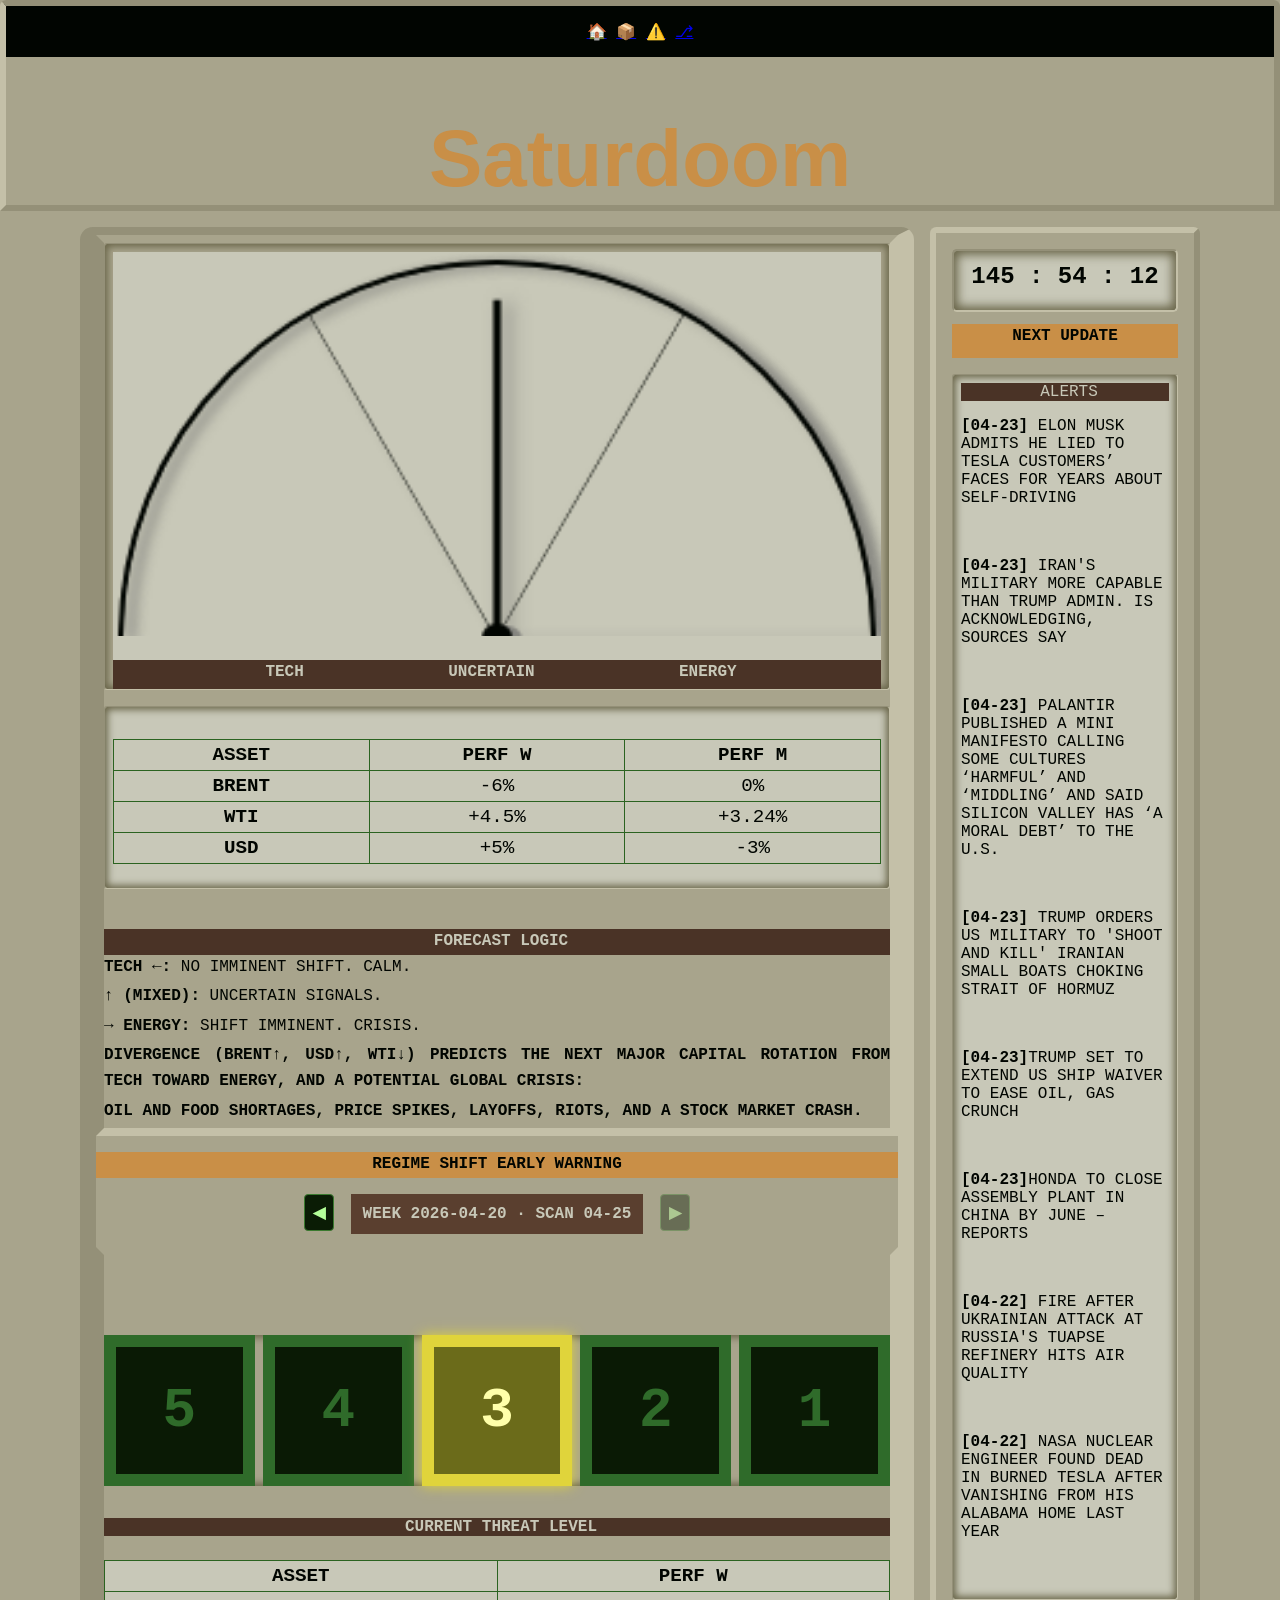
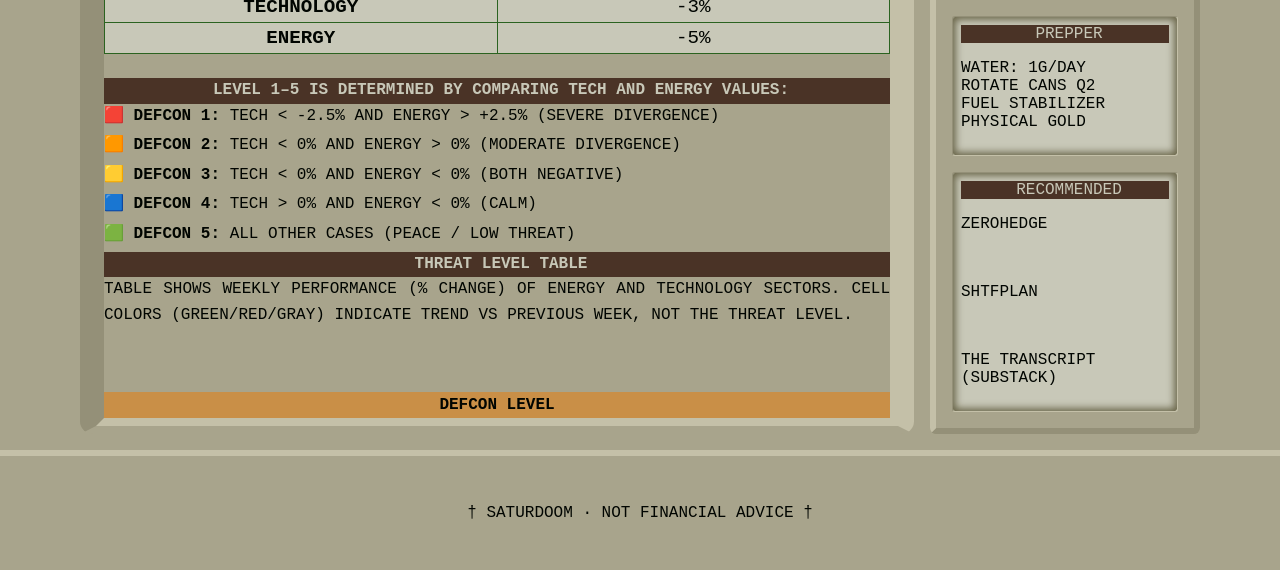
==== commit e42e4f0b: "WIP: css style on index page; fix height on links container" ====
--- a/index.html
+++ b/index.html
@@ -12,47 +12,96 @@
     <body>
         <nav id="navbar-placeholder"></nav>
         <header>Saturdoom</header>
+
         <main>
-            <div class="main-container debug-border">
+            <!-- Regime Shift Gauge -->
+            <div class="main-container">
+                <div class="gauge-container">
+                    <div class="carousel-container">
+                        <div class="carousel-week-contenta">
+                            <div class="giro-direction">
+                                <canvas id="gaugeCanvas" class="debug-border"></canvas>
+                                <div class="table-label">
+                                    <div class="secondary-label">
+                                        <p><strong>TECH</strong></p>
+                                        <p><strong>UNCERTAIN</strong></p>
+                                        <p><strong>ENERGY</strong></p>
+                                    </div>
+                                </div>
+
+                            </div>
+                        </div>                                                    
+                    </div>      
+                </div>
+
+                <!-- Regime Shift Table -->
                 <div class="lcd-screen">
-                    <p>Lorem ipsum dolor sit amet, consectetur adipiscing elit, sed do eiusmod tempor incididunt ut labore et dolore magna aliqua. Ut enim ad minim veniam, quis nostrud exercitation ullamco laboris nisi ut aliquip ex ea commodo consequat. Duis aute irure dolor in reprehenderit in voluptate velit esse cillum dolore eu fugiat nulla pariatur. Excepteur sint occaecat cupidatat non proident, sunt in culpa qui officia deserunt mollit anim id est laborum.</p>
+                    <div class="giro-table-container debug-border">
+                        <table class="tracking-table mini" id="giroTable">
+                        <thead><tr><th>ASSET</th><th>Perf W</th><th>Perf M</th></tr></thead>
+                        <tbody id="giroTableBody"></tbody>
+                        </table>
+                    </div>
+
                 </div>
-                    <span class="primary-label"><strong>Regime Shift Early Warning</strong></span>
+
+                <div class="table-label">
+                    <div class="secondary-label"><strong>Forecast Logic</strong></div>
                     <p><strong>TECH ←:</strong> no imminent shift. Calm.</p>
                     <p><strong>↑ (MIXED):</strong> uncertain signals.</p>
                     <p><strong>→ ENERGY:</strong> shift imminent. Crisis.</p>
-                <div class="lcd-screen">
-                    <p>Lorem ipsum dolor sit amet, consectetur adipiscing elit, sed do eiusmod tempor incididunt ut labore et dolore magna aliqua. Ut enim ad minim veniam, quis nostrud exercitation ullamco laboris nisi ut aliquip ex ea commodo consequat. Duis aute irure dolor in reprehenderit in voluptate velit esse cillum dolore eu fugiat nulla pariatur. Excepteur sint occaecat cupidatat non proident, sunt in culpa qui officia deserunt mollit anim id est laborum.</p>
-                </div>
-                    <span class="primary-label"><strong>Forecast Logic</strong></span>
-                    <p><strong>Divergence (Brent↑, USD↑, WTI↓) predicts the next major capital rotation from Tech toward Energy, and a potential global crisis:</strong></p><p>Oil and food shortages, price spikes, layoffs, riots, and a stock market crash.</p>
+                    <p><strong>Divergence (Brent↑, USD↑, WTI↓) predicts the next major capital rotation from Tech toward Energy, and a potential global crisis:</strong></p>
+                    <p><strong>Oil and food shortages, price spikes, layoffs, riots, and a stock market crash.</strong></p>
                 </div>
             </div>
+            <span class="primary-label"><strong>Regime Shift Early Warning</strong></span>
+
+            <!-- Date & Buttons -->
+            <div>
+                <button class="carousel-btn prev debug-border" id="prevWeekBtn">◀</button>
+                <span class="current-date" id="weekDateHeader" style="background-color:#5a3f2f; color: #c8c8b8; font-weight: bold; padding: .7em;"></span>
+                <button class="carousel-btn next debug-border" id="nextWeekBtn">▶</button>
+            </div>
+
+            <!-- Panel DEFCON -->
             <div class="main-container debug-border">
-                <div class="defcon-container">
+                <!--<div class="defcon-panel">-->
+                <div class="carousel-week-contentb">
+                    <div class="defcon-container debug-border">
+                        <div class="defcon-level" data-level="5">5</div>
+                        <div class="defcon-level" data-level="4">4</div>
+                        <div class="defcon-level" data-level="3">3</div>
+                        <div class="defcon-level" data-level="2">2</div>
+                        <div class="defcon-level" data-level="1">1</div>
+                    </div>
+                                        
 
-                        <span class="defcon-level" data-level="5">5</span>
-                        <span class="defcon-level" data-level="4">4</span>
-                        <span class="defcon-level" data-level="3">3</span>
-                        <span class="defcon-level" data-level="2">2</span>
-                        <span class="defcon-level" data-level="1">1</span>
+                    <div class="secondary-label debug-border"><strong>CURRENT THREAT LEVEL</strong></div>                    
+                    <div class="mini-table-container debug-border">
+                        <table class="tracking-table mini" id="weekTable">
+                        <thead><tr><th>ASSET</th><th>Perf W</th></tr></thead>
+                        <tbody id="weekTableBody"></tbody>
+                        </table>
+                    </div>
+                    <div class="table-label">
+                        <div class="secondary-label"><strong>Level 1–5 is Determined by Comparing Tech and Energy Values:</strong></div>
+                        <p>🟥 <strong>DEFCON 1:</strong> Tech < -2.5% AND Energy > +2.5% (severe divergence)</p>
+                        <p>🟧 <strong>DEFCON 2:</strong> Tech < 0% AND Energy > 0% (moderate divergence)</p>
+                        <p>🟨 <strong>DEFCON 3:</strong> Tech < 0% AND Energy < 0% (both negative)</p>
+                        <p>🟦 <strong>DEFCON 4:</strong> Tech > 0% AND Energy < 0% (calm)</p>
+                        <p>🟩 <strong>DEFCON 5:</strong> all other cases (peace / low threat)</p>
+                        <div class="secondary-label"><strong>Threat Level Table</strong></div>
+                        <div>Table shows weekly performance (% change) of Energy and Technology sectors. Cell colors (green/red/gray) indicate trend vs previous week, not the threat level.</div>
+                    </div>
+            </div>
+
+
+                <span class="primary-label"><strong>DEFCON Level</strong></span>
 
                 </div>
-                    <span class="primary-label"><strong>DEFCON Level</strong></span>
-                    <p><strong>TECH ←:</strong> no imminent shift. Calm.</p>
-                    <p><strong>↑ (MIXED):</strong> uncertain signals.</p>
-                    <p><strong>→ ENERGY:</strong> shift imminent. Crisis.</p>
-                <div class="lcd-screen">
-                    <p>Lorem ipsum dolor sit amet, consectetur adipiscing elit, sed do eiusmod tempor incididunt ut labore et dolore magna aliqua. Ut enim ad minim veniam, quis nostrud exercitation ullamco laboris nisi ut aliquip ex ea commodo consequat. Duis aute irure dolor in reprehenderit in voluptate velit esse cillum dolore eu fugiat nulla pariatur. Excepteur sint occaecat cupidatat non proident, sunt in culpa qui officia deserunt mollit anim id est laborum.</p>
-                </div>
-                    <span class="primary-label"><strong>Level 1–5 is Determined by Comparing Both Values:</strong></span>
-                    <p>🟥 <strong>DEFCON 1:</strong> Tech < -2.5% AND Energy > +2.5% (severe divergence)</p>
-                    <p>🟧 <strong>DEFCON 2:</strong> Tech < 0% AND Energy > 0% (moderate divergence)</p>
-                    <p>🟨 <strong>DEFCON 3:</strong> Tech < 0% AND Energy < 0% (both negative)</p>
-                    <p>🟦 <strong>DEFCON 4:</strong> Tech > 0% AND Energy < 0% (calm)</p>
-                    <p>🟩 <strong>DEFCON 5:</strong> all other cases (peace / low threat)</p>
-                </div>
             </div>
+
+
         </main>
 
         <aside>
@@ -66,16 +115,18 @@
             </div>
 
             <div class="aside-container debug-border">
-                <div class="lcd-screen">
+                <div class="lcd-screen links-container">
                     <p>
                         <span class="secondary-label">Alerts</span>
                         <a href="https://finance.yahoo.com/sectors/technology/articles/elon-musk-admits-lied-tesla-185650996.html" target="_blank"><strong>[04-23]</strong> Elon Musk Admits He Lied to Tesla Customers’ Faces for Years About Self-Driving</a><br>
                         <a href="https://www.yahoo.com/news/articles/iran-more-capable-trump-admin-154441067.html" target="_blank"><strong>[04-23]</strong> Iran's military more capable than Trump admin. is acknowledging, sources say</a><br>
                         <a href="https://www.yahoo.com/finance/sectors/technology/articles/palantir-published-mini-manifesto-calling-070100565.html" target="_blank"><strong>[04-23]</strong> Palantir published a mini manifesto calling some cultures ‘harmful’ and ‘middling’ and said Silicon Valley has ‘a moral debt’ to the U.S.</a><br>
                         <a href="https://www.yahoo.com/news/articles/us-military-says-seizes-another-115401871.html" target="_blank"><strong>[04-23]</strong> Trump orders US military to 'shoot and kill' Iranian small boats choking Strait of Hormuz</a><br>
+                        <a href="https://finance.yahoo.com/sectors/energy/articles/trump-weighs-shipping-waiver-renewal-023433788.html" target="_blank"><strong>[04-23]</strong>Trump Set to Extend US Ship Waiver to Ease Oil, Gas Crunch</a><br>
+                        <a href="https://finance.yahoo.com/sectors/technology/articles/honda-close-assembly-plant-china-085137353.html" target="_blank"><strong>[04-23]</strong>Honda to close assembly plant in China by June – reports</a><br>
                         <a href="https://www.yahoo.com/news/articles/fire-ukrainian-attack-russias-tuapse-235635393.html" target="_blank"><strong>[04-22]</strong> Fire after Ukrainian attack at Russia's Tuapse refinery hits air quality</a><br>
                         <a href="https://www.yahoo.com/news/articles/nasa-nuclear-engineer-found-dead-153934395.html" target="_blank"><strong>[04-22]</strong> NASA nuclear engineer found dead in burned Tesla after vanishing from his Alabama home last year</a><br>
-                        <a href="https://finance.yahoo.com/economy/articles/tables-turned-florida-texas-biggest-175326835.html" target="_blank"><strong>[04-22]</strong> The tables have turned: Florida and Texas are the biggest losers in the housing market as Ohio emerges a surprise winner</a><br>
+                        <!--<a href="https://finance.yahoo.com/economy/articles/tables-turned-florida-texas-biggest-175326835.html" target="_blank"><strong>[04-22]</strong> The tables have turned: Florida and Texas are the biggest losers in the housing market as Ohio emerges a surprise winner</a><br>
                         <a href="https://finance.yahoo.com/markets/crypto/articles/breaking-billionaire-investor-sues-trump-002052827.html" target="_blank"><strong>[04-22]</strong> Billionaire Investor Sues Trump Crypto Venture for Fraud, Says It’s on ‘Verge of Collapse’</a><br>
                         <a href="https://finance.yahoo.com/markets/stocks/articles/warren-buffett-dumped-77-amazon-003700673.html" target="_blank"><strong>[04-21]</strong> Warren Buffett dumped 77% of Amazon to buy surging media stock</a><br>
                         <a href="https://www.wsj.com/livecoverage/iran-war-israel-us-strait-hormuz-2026" target="_blank"><strong>[04-21]</strong> Trump Unlikely to Extend Cease-Fire as Deadline Looms</a><br>
@@ -86,7 +137,7 @@
                         <a href="https://finance.yahoo.com/economy/policy/articles/pentagon-wants-gm-ford-build-110500812.html?fr=sycsrp_catchall" target="_blank"><strong>[04-19]</strong> The Pentagon wants GM, Ford to build weapons and bombs — here’s what happened last time during World War II</a><br>
                         <a href="https://www.marketwatch.com/story/most-u-s-farmers-cant-afford-all-the-fertilizer-they-need-this-year-opening-the-strait-of-hormuz-comes-too-late-0aa72790" target="_blank"><strong>[04-17]</strong> Most U.S. farmers can’t afford all the fertilizer they need this year. Opening the Strait of Hormuz comes too late</a><br>
                         <a href="https://x.com/araghchi/status/2045121573124759713" target="_blank"><strong>[04-17]</strong> Iran Reopens Strait of Hormuz</a><br>
-                        <a href="https://thetranscript.substack.com/p/04-13-2026-the-end-of-civilization" target="_blank"><strong>[04-13]</strong> The End of Civilization</a><br>
+                        <a href="https://thetranscript.substack.com/p/04-13-2026-the-end-of-civilization" target="_blank"><strong>[04-13]</strong> The End of Civilization</a><br>-->
                     </p>
                 </div>
             </div>
--- a/style.css
+++ b/style.css
@@ -18,7 +18,7 @@
   --text-green: #b3ff99;
   --text-orange: #ffcc77;
   --up-green: #aaff88;
-  --down-red: #ff7b7b;
+  --dark: #010501;
   --neutral-grey: #c9c97a;
   --dashed-green: #4a8c3a;
   --console-print: #c4b47c;
@@ -56,7 +56,7 @@
   font-family: 'Courier New', 'VT323', monospace;
   text-align: center;
   text-transform: uppercase;
-  color: var(--paint-sepia-medium);
+  color: var(--dark);
 }
 body {
   display: grid;
@@ -141,10 +141,10 @@
   border-left: .5em solid var(--console-panel-dark);
   /*margin-bottom: .5em;*/
 }
-.defcon-container {
+.defcon-container, .gauge-container {
   justify-content: center;
   color: var(--dark);
-  padding: 0.5em;
+  padding: 0.5em 0.5em 0 0.5em;
   /*background: var(--console-panel-light);*/
   box-shadow: inset .1em .1em .5em var(--console-panel-shadow),  /* sombra clara izquierda */
               inset -.1em -.1em .5em var(--console-panel-shadow);  /* sombra oscura derecha */
@@ -185,6 +185,7 @@
   gap: .8em;
   border-radius: .2em;
 }
+
 .lcd-screen {
   color: var(--dark);
   padding: 0.5em;
@@ -221,6 +222,8 @@
 }
 
 .secondary-label {
+  display: flex;
+  justify-content: space-evenly;
   color: var(--lcd-white-off);
   padding: 0 0 0 .5em;
   background-color: var(--paint-sepia-dark);
@@ -244,12 +247,12 @@
   /*text-align: center;*/
 }
 .tracking-table.mini th {
-  background: #142d0e;
-  color: #caffb0;
+  background: var(--lcd-white-off);
+  color: var(--dark);
   text-transform: uppercase;
 }
 .tracking-table.mini td {
-  background: #051203;
+  background: var(--lcd-white-off);
 }
 .tracking-table.mini td:first-child,
 .tracking-table.mini th:first-child {
@@ -263,7 +266,7 @@
 
 
 .box {
-  color: var(--text-green);
+  color: var(--dark);
   padding: 1em;
   background-color: var(--dark);
   border: 2px solid var(--border-green);
@@ -307,6 +310,303 @@
 
 }
 
+/* ESTILOS VIEJOS */
+/* También para los textos dentro de .table-label */
+.table-label p {
+  margin-bottom: 0.25rem;
+}
+/* ---------- GIRO PANEL SPECIFIC ---------- */
+
+/* .giro-direction canvas {
+  display:block;
+  margin: 0;
+  background: transparent;
+} */
+#gaugeCanvas {
+  width: 100%;
+  height: 100%;
+  display: block;
+  margin: 0 auto;
+}
+.giro-direction {
+  display: grid;
+  align-items: center;
+  /*justify-content:center;*/
+  margin: 0;
+  height: 100%;
+  background: var(--lcd-white-off);
+  border: none;
+  /*border: 1px solid var(--border-green);*/
+  padding: 0;
+  /*border-radius: 4px;*/
+}
+
+.giro-graphic {
+  display: flex;
+  flex-direction: row;
+  justify-content: space-around;
+  height: auto;
+}
+
+.dir-label {
+  width: 100%;
+  font-weight: bold;
+  font-size: 1rem;
+  color: var(--dark);
+}
+.dir-label.left,
+.dir-label.right {
+  flex: 1;
+  text-align:justify;
+  margin: 1rem 0 0 0;
+}
+/*.dir-label.left { margin-right: auto; }*/
+.dir-label.right { margin-left: auto; }
+.dir-arrow {
+  font-size: 9rem;
+  font-weight: bold;
+  margin: 0 1rem;
+  transition: all 0.2s;
+}
+.dir-arrow {
+  flex: 0 auto;
+}
+.dir-label.left {
+  color: var(--dark);   /* mismo verde que DEFCON 5 */
+}
+.dir-label.right {
+  color: #ffaaaa;   /* mismo rojo que DEFCON 1 */
+}
+.dir-arrow.arrow-left { color: #88ff88; }
+.dir-arrow.arrow-up   { color: #ffff88; }
+.dir-arrow.arrow-right{ color: #ff8888; }
+
+/* tables inside giro panel */
+.giro-table-container {
+  margin: 0;
+}
+.tracking-table {
+  width: 100%;
+  border-collapse: collapse;
+  background: var(--lcd-white-off);
+  font-size: 0.85rem;
+}
+.th {
+  background: var(--lcd-white-off);
+  border: 1px solid var(--dark);
+  text-transform: uppercase;
+  letter-spacing: 1px;
+  font-weight: bold;
+  color: var(--dark);
+}
+.tracking-table th,
+.tracking-table td {
+  border: 1px solid var(--dark);
+  padding: .25rem .25rem;
+  text-align: center;
+  background: var(--lcd-white-off);
+}
+.asset {
+  text-align: left;
+  font-weight: bold;
+  padding-left: 10px;
+  background: var(--lcd-white-off);
+}
+
+/* color classes for performance (trend vs previous week) */
+.up {
+  color: var(--dark);
+}
+.down {
+  color: var(--dark);
+}
+.neutral {
+  color: var(--neutral-grey);
+}
+/* ---------- DEFCON SPECIFIC ---------- */
+.defcon-container {
+  display: flex;
+  justify-content: space-between;
+  gap: 0.5rem;
+  width: 100%;
+  background: transparent;
+  border: none;
+  padding: 0;
+  margin: 2em 0;
+}
+
+.defcon-level {
+  flex: 1;
+  aspect-ratio: 1 / 1;
+  display: flex;
+  align-items: center;
+  justify-content: center;
+  font-size: 3.5rem;
+  font-weight: bold;
+  font-family: 'Courier New', monospace;
+  border: .75rem solid #2f6b2a;
+  background-color: #0a1a05;
+  color: #2f6b2a;
+  transition: all 0.2s ease;
+}
+.defcon-label {
+  margin: 1rem 0 .5rem 0;
+  font-size: 1rem;
+  letter-spacing: 0.3rem;
+  color: #7cb05c;
+  text-transform: uppercase;
+  text-align: center;
+}
+
+/* active DEFCON levels (colors match emojis) */
+.defcon-level.active[data-level="5"] {
+  background-color: #1a5a1a;
+  border-color: #6bc84b;
+  color: var(--text-green);
+  box-shadow: 0 0 12px #6bc84b;
+}
+.defcon-level.active[data-level="4"] {
+  background-color: #1a3a5a;   /* blue (matches 🟦) */
+  border-color: #4488cc;
+  color: #ccddff;
+  box-shadow: 0 0 12px #4488cc;
+}
+.defcon-level.active[data-level="3"] {
+  background-color: #6b6b1a;
+  border-color: #e0d43b;
+  color: #ffffaa;
+  box-shadow: 0 0 12px #e0d43b;
+}
+.defcon-level.active[data-level="2"] {
+  background-color: #8b4a1a;
+  border-color: #ffa055;
+  color: #ffcc99;
+  box-shadow: 0 0 12px #ffa055;
+}
+.defcon-level.active[data-level="1"] {
+  background-color: #8b1a1a;
+  border-color: #ff5555;
+  color: #ffaaaa;
+  box-shadow: 0 0 16px #ff5555;
+}
+/* Mayor interlineado para textos explicativos */
+.defcon-label + div,
+.table-label {
+  line-height: 1.6;
+  margin-top: 1.5rem;
+  text-align: justify;
+}
+/* ---------- COMMON PANEL STYLES (DEFCON & GIRO) ---------- */
+.defcon-panel {
+  display: flex;
+  flex-direction: column;
+  justify-content: space-between;
+  padding: 0;
+  /*margin: 2rem 0;*/
+  /* equal height for both panels */
+  min-height: 944px;
+  max-height: 844px;
+  background: var(--panel-bg);
+  border: 2px solid var(--border-green) ;
+  border-radius: 1rem;  
+}
+
+/* carousel container (shared) */
+.carousel-container {
+  display: flex;
+  align-items: center;
+  /*justify-content: space-between;*/
+  height:100%;
+  gap: 0;
+}
+
+.carousel-week-contenta {
+  display: block;
+  text-align: left;
+  width: 100%;
+  margin: 0;
+}
+.carousel-week-contentb {
+  display: block;
+  text-align: left;
+  width: 100%;
+  height: 100%;
+  
+  padding: 3rem 0
+}
+/* navigation buttons (shared) */
+.carousel-btn {
+  user-select: none;
+  font-size: 1rem;
+  font-weight: bold;
+  color: var(--text-green);
+  cursor: pointer;
+  transition: 0.2s;
+  padding: 0.5rem 0.5rem;
+  background: var(--panel-bg);
+  border: 1px solid var(--border-green);
+  border-radius: 4px;
+  margin: 0 .5rem 0 .5rem;
+}
+.carousel-btn:hover {
+  background: #1a3a10;
+  color: #ffffaa;
+}
+
+.carousel-btn.disabled,
+.carousel-btn:disabled {
+  opacity: 0.4;
+  cursor: not-allowed;
+  pointer-events: none;
+}
+
+/* week header (date) */
+.week-header {
+  background: var(--bg-dark);
+  display: inline-block;
+  padding: 0;
+  margin: 0;
+  border-left: 5px solid #6bc84b;
+  font-size: 1rem;
+  font-weight: bold;
+}
+/* ---------- MINI TABLE (inside DEFCON panel) ---------- */
+.mini-table-container, .giro-table-container {
+  width: 100%;
+  margin: 1.5rem 0 1rem 0;
+}
+.tracking-table.mini {
+  width: 100%;
+  max-width: none;
+  margin: 0 auto;
+  font-size: 1.4rem;
+  border-collapse: collapse;
+  table-layout: fixed;
+}
+.tracking-table.mini th,
+.tracking-table.mini td {
+  width: 50%;
+  font-size: 1.2rem;
+  padding: .25rem .25rem;
+  border: 1px solid var(--trtd);
+  text-align: center;
+}
+.tracking-table.mini th {
+  background: var(--lcd-white-off);
+  color: var(--dark);
+  text-transform: uppercase;
+}
+.tracking-table.mini td {
+  background: var(--lcd-white-off);
+}
+.tracking-table.mini td:first-child,
+.tracking-table.mini th:first-child {
+  text-align: center;
+}
+.tracking-table.mini td:last-child,
+.tracking-table.mini th:last-child {
+  text-align: center;
+}
 /* Efecto scanline monitores (líneas horizontales tipo monitor retro) */
 .scanline {
   position: relative;
@@ -327,11 +627,11 @@
   );
   pointer-events: none;
 }
-
-
-
-
+/*.scroll {
+  max-height: 400px;
+  overflow-y: auto;
+}*/
 
 /*.debug-border {
   border: 2px solid red;
-}
+}*/
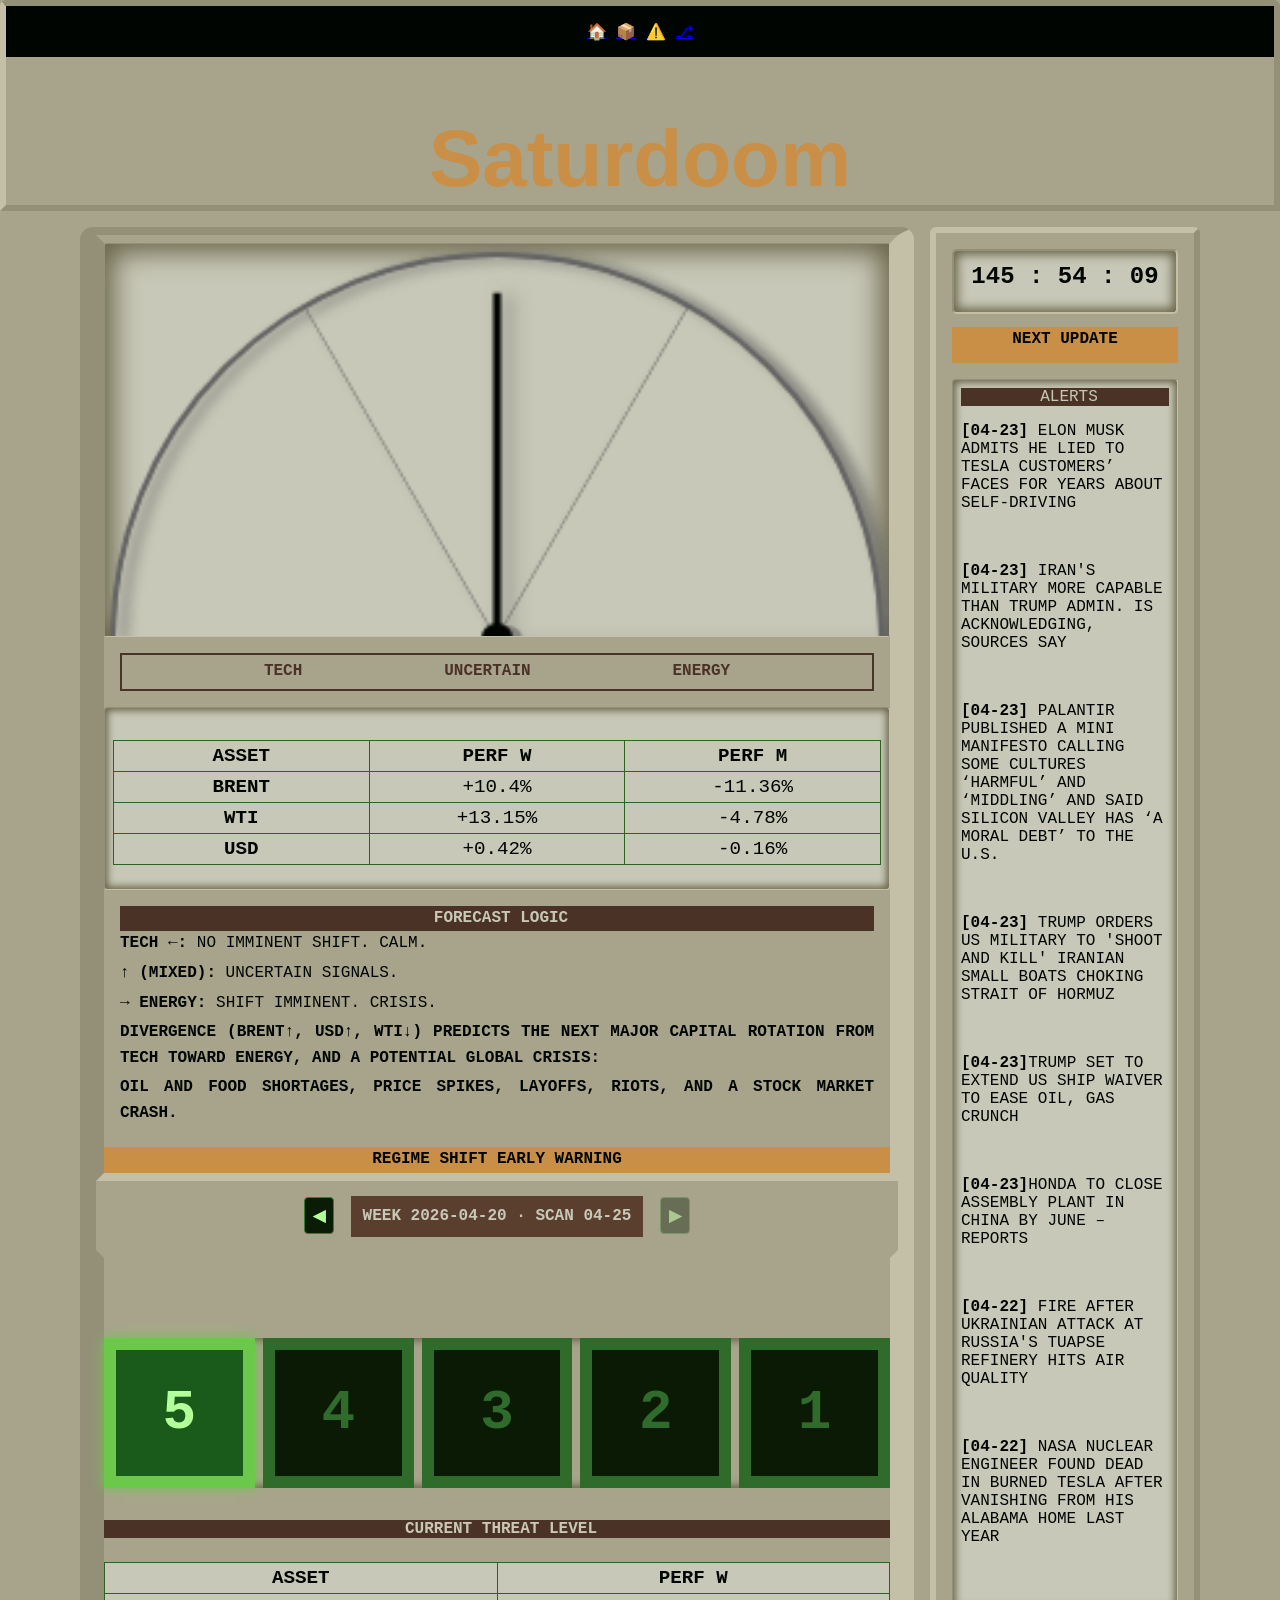
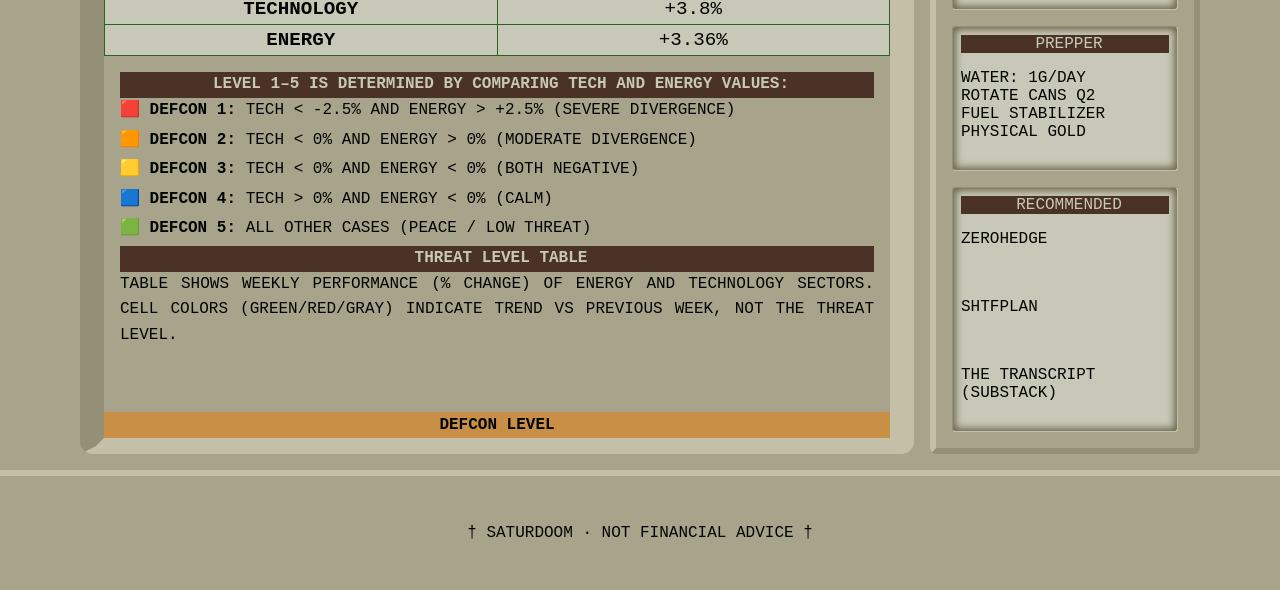
==== commit 3160a04c: "WIP: fix gauge screen on script; update css style on index page" ====
--- a/index.html
+++ b/index.html
@@ -15,23 +15,23 @@
 
         <main>
             <!-- Regime Shift Gauge -->
-            <div class="main-container">
+            <div class="main-container debug-border">
                 <div class="gauge-container">
-                    <div class="carousel-container">
-                        <div class="carousel-week-contenta">
-                            <div class="giro-direction">
-                                <canvas id="gaugeCanvas" class="debug-border"></canvas>
-                                <div class="table-label">
-                                    <div class="secondary-label">
-                                        <p><strong>TECH</strong></p>
-                                        <p><strong>UNCERTAIN</strong></p>
-                                        <p><strong>ENERGY</strong></p>
-                                    </div>
-                                </div>
+                    <!--<div class="carousel-container">-->
+                        <!--<div class="carousel-week-contenta">-->
+                            <div class="giro-direction debug-border">
+                                <canvas id="gaugeCanvas"></canvas>
+                            </div>
+                        <!--</div>-->                                                 
+                    <!--</div>-->   
+                </div>
 
-                            </div>
-                        </div>                                                    
-                    </div>      
+                <div class="table-label">
+                    <div class="tertiary-label">
+                        <p><strong>TECH</strong></p>
+                        <p><strong>UNCERTAIN</strong></p>
+                        <p><strong>ENERGY</strong></p>
+                    </div>
                 </div>
 
                 <!-- Regime Shift Table -->
@@ -53,8 +53,9 @@
                     <p><strong>Divergence (Brent↑, USD↑, WTI↓) predicts the next major capital rotation from Tech toward Energy, and a potential global crisis:</strong></p>
                     <p><strong>Oil and food shortages, price spikes, layoffs, riots, and a stock market crash.</strong></p>
                 </div>
+                <div class="primary-label"><strong>Regime Shift Early Warning</strong></div>
+
             </div>
-            <span class="primary-label"><strong>Regime Shift Early Warning</strong></span>
 
             <!-- Date & Buttons -->
             <div>
--- a/style.css
+++ b/style.css
@@ -44,11 +44,11 @@
   --paint-sepia-dark: #4a3326;
   /* Sin Uso */
   --countdown-label: #7cb05c;
-  --defcon-rojo: ;
-  --defcon-naranja: ;
-  --defcon-amarillo: ;
+  --giro-rojo: #ff8888;
+  --giro-amarillo:#ffff88 ;
+  --giro-verde: #88ff88;
   --defcon-azul: #1a3a5a;
-  --defcon-verde: ;
+  
 }
 
 /* ---------- BASE & TYPOGRAPHY ---------- */
@@ -127,21 +127,35 @@
   background-color: var(--console-panel-medium);
   border-top: .5em solid var(--console-panel-dark);
   border-right: 1em solid var(--console-panel-light);
+  border-bottom: .5em solid var(--console-panel-light);  
   border-left: 1em solid var(--console-panel-dark);
-  border-bottom: .5em solid var(--console-panel-medium);  border-radius: .8rem;
+  border-radius: .8rem;
   margin: 1em 1em 1em 5em;
+  
 }
 .main-container {
   display: grid;
-  gap: 1em;
-  /*background-color: black;*/
+  gap: 0;
   border-top: .5em solid var(--console-panel-medium);
   border-right: .5em solid var(--console-panel-light);
   border-bottom: .5em solid var(--console-panel-light);
   border-left: .5em solid var(--console-panel-dark);
-  /*margin-bottom: .5em;*/
-}
-.defcon-container, .gauge-container {
+}
+.gauge-container {
+  justify-content: center;
+  color: var(--dark);
+  padding: 0;
+  /*background: var(--console-panel-light);*/
+  box-shadow: inset .1em .1em .5em var(--console-panel-shadow),  /* sombra clara izquierda */
+              inset -.1em -.1em .5em var(--console-panel-shadow);  /* sombra oscura derecha */
+  border-top: .1em solid var(--console-panel-dark);
+  border-right: .1em solid var(--console-panel-light);
+  border-bottom: .1em solid var(--console-panel-light);
+  border-left: .1em solid var(--console-panel-dark);
+  border-radius: .2em;
+  margin: 0;
+}
+.defcon-container {
   justify-content: center;
   color: var(--dark);
   padding: 0.5em 0.5em 0 0.5em;
@@ -187,7 +201,7 @@
 }
 
 .lcd-screen {
-  color: var(--dark);
+  /*color: var(--dark);*/
   padding: 0.5em;
   background: var(--lcd-white-off);
   /*background: var(--console-panel-light);*/
@@ -227,6 +241,15 @@
   color: var(--lcd-white-off);
   padding: 0 0 0 .5em;
   background-color: var(--paint-sepia-dark);
+}
+
+.tertiary-label {
+  display: flex;
+  justify-content: space-evenly;
+  color: var(--paint-sepia-dark);
+  padding: .3em 0 0 0;
+  background-color: transparent;
+  border: 2px solid var(--paint-sepia-dark)
 }
 
 /* --------- Tables --------- */
@@ -316,29 +339,20 @@
   margin-bottom: 0.25rem;
 }
 /* ---------- GIRO PANEL SPECIFIC ---------- */
-
-/* .giro-direction canvas {
-  display:block;
-  margin: 0;
-  background: transparent;
-} */
 #gaugeCanvas {
   width: 100%;
   height: 100%;
   display: block;
   margin: 0 auto;
+  background-color: var(--lcd-white-off);
+  box-shadow: inset .1em .1em 2em var(--console-panel-shadow),  /* sombra clara izquierda */
+              inset -.1em -.1em 2em var(--console-panel-shadow);  /* sombra oscura derecha */
 }
 .giro-direction {
   display: grid;
   align-items: center;
-  /*justify-content:center;*/
-  margin: 0;
   height: 100%;
-  background: var(--lcd-white-off);
-  border: none;
-  /*border: 1px solid var(--border-green);*/
-  padding: 0;
-  /*border-radius: 4px;*/
+  background: var(--console-panel-medium);
 }
 
 .giro-graphic {
@@ -493,7 +507,7 @@
 .defcon-label + div,
 .table-label {
   line-height: 1.6;
-  margin-top: 1.5rem;
+  margin: 1em;
   text-align: justify;
 }
 /* ---------- COMMON PANEL STYLES (DEFCON & GIRO) ---------- */
@@ -634,4 +648,4 @@
 
 /*.debug-border {
   border: 2px solid red;
-}*/
+}
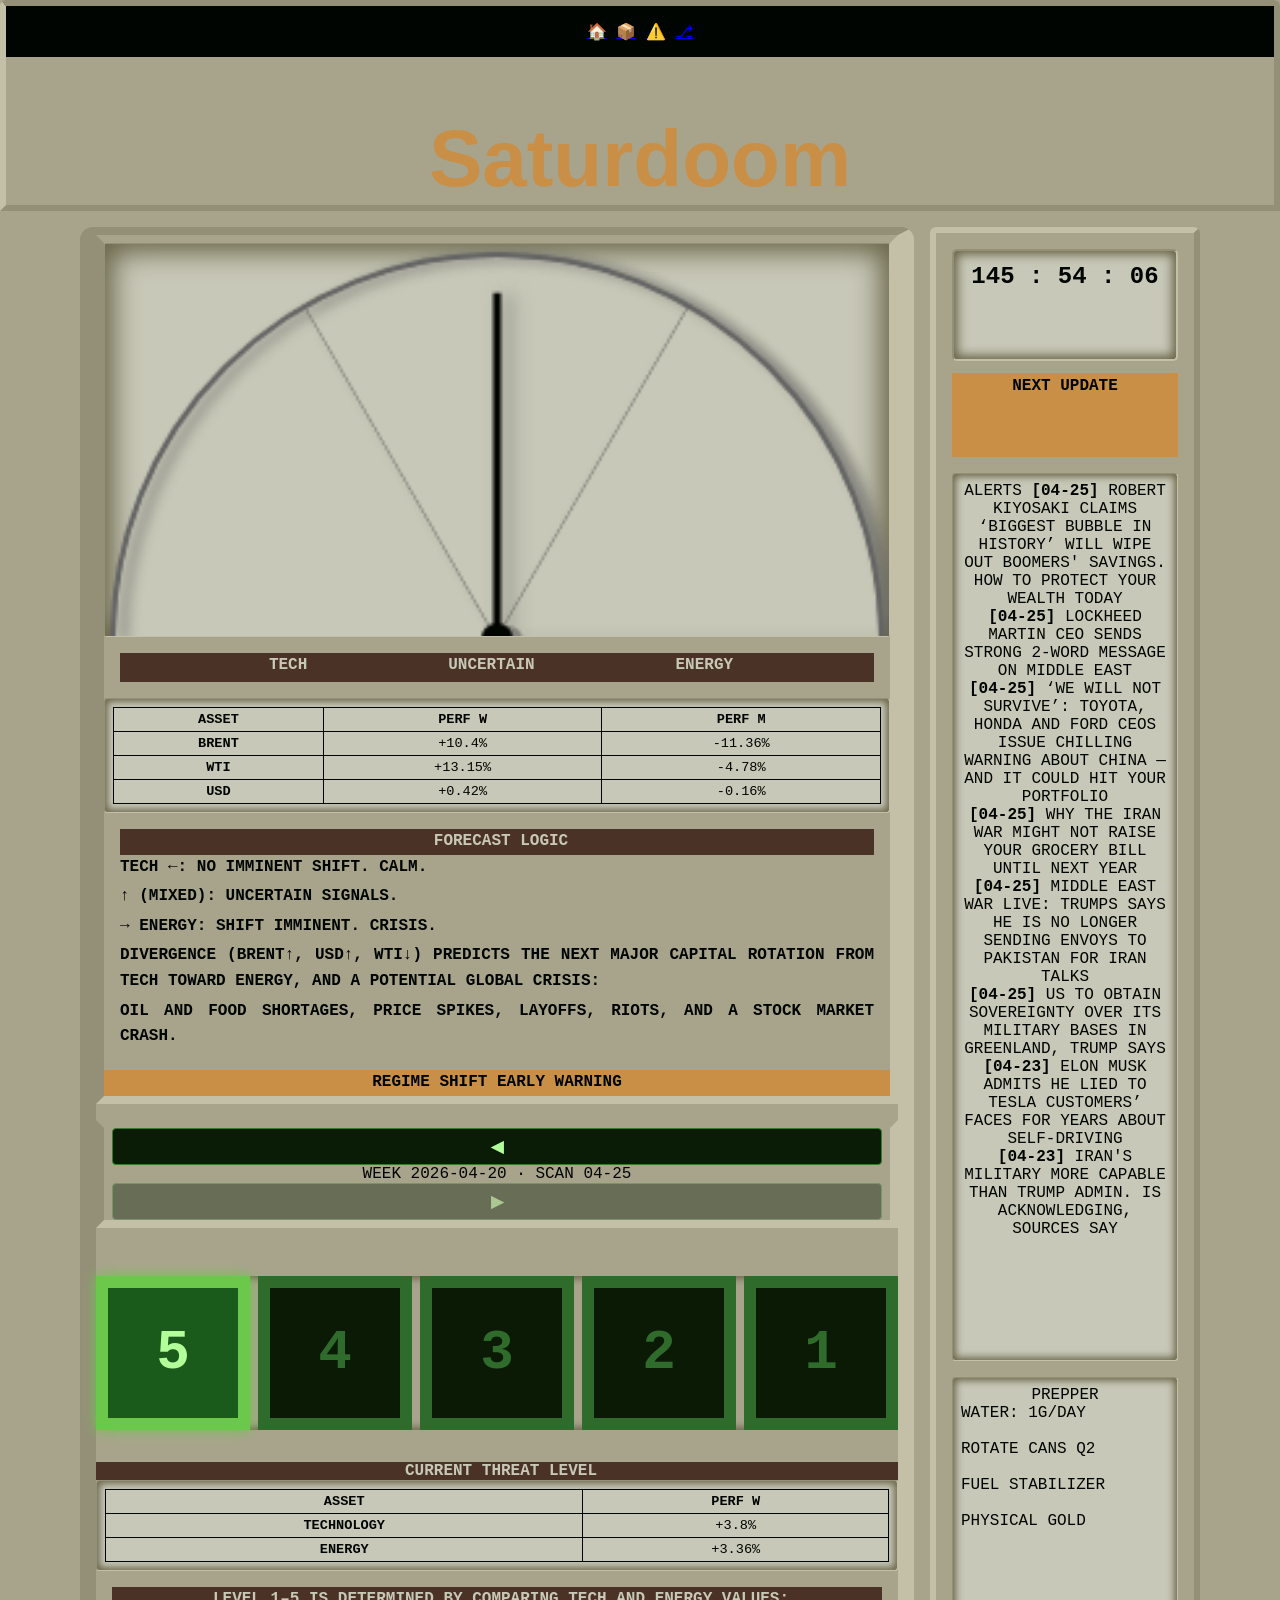
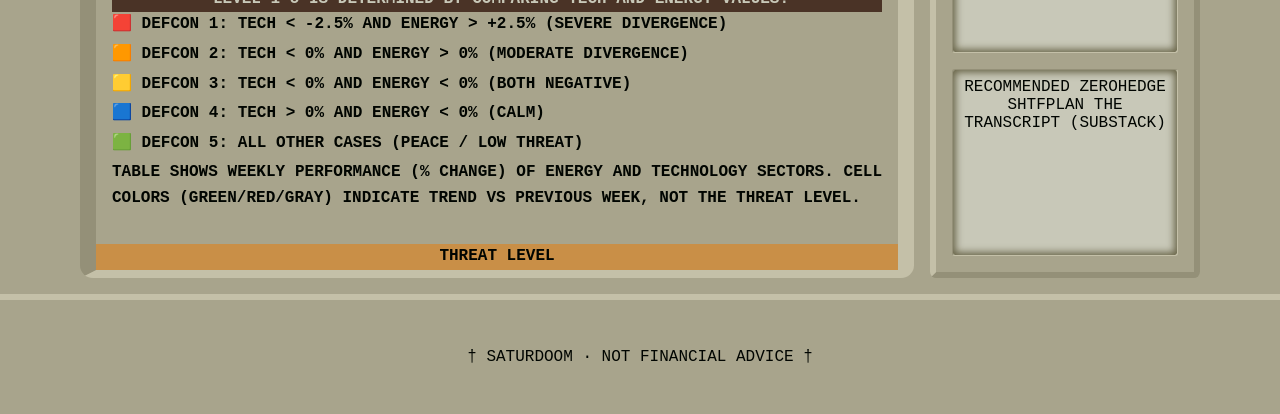
==== commit 2a8875c6: "WIP: Update css style on index page" ====
--- a/index.html
+++ b/index.html
@@ -17,17 +17,13 @@
             <!-- Regime Shift Gauge -->
             <div class="main-container debug-border">
                 <div class="gauge-container">
-                    <!--<div class="carousel-container">-->
-                        <!--<div class="carousel-week-contenta">-->
-                            <div class="giro-direction debug-border">
-                                <canvas id="gaugeCanvas"></canvas>
-                            </div>
-                        <!--</div>-->                                                 
-                    <!--</div>-->   
+                    <div class="giro-direction debug-border">
+                        <canvas id="gaugeCanvas"></canvas>
+                    </div>
                 </div>
 
                 <div class="table-label">
-                    <div class="tertiary-label">
+                    <div class="secondary-label space-evenly">
                         <p><strong>TECH</strong></p>
                         <p><strong>UNCERTAIN</strong></p>
                         <p><strong>ENERGY</strong></p>
@@ -35,21 +31,18 @@
                 </div>
 
                 <!-- Regime Shift Table -->
-                <div class="lcd-screen">
-                    <div class="giro-table-container debug-border">
-                        <table class="tracking-table mini" id="giroTable">
-                        <thead><tr><th>ASSET</th><th>Perf W</th><th>Perf M</th></tr></thead>
-                        <tbody id="giroTableBody"></tbody>
-                        </table>
-                    </div>
-
+                <div class="lcd-screen debug-border">
+                    <table class="tracking-table" id="giroTable">
+                    <thead><tr><th>ASSET</th><th>Perf W</th><th>Perf M</th></tr></thead>
+                    <tbody id="giroTableBody"></tbody>
+                    </table>
                 </div>
 
                 <div class="table-label">
                     <div class="secondary-label"><strong>Forecast Logic</strong></div>
-                    <p><strong>TECH ←:</strong> no imminent shift. Calm.</p>
-                    <p><strong>↑ (MIXED):</strong> uncertain signals.</p>
-                    <p><strong>→ ENERGY:</strong> shift imminent. Crisis.</p>
+                    <p><strong>TECH ←: no imminent shift. Calm.</strong></p>
+                    <p><strong>↑ (MIXED): uncertain signals.</strong></p>
+                    <p><strong>→ ENERGY: shift imminent. Crisis.</strong></p>
                     <p><strong>Divergence (Brent↑, USD↑, WTI↓) predicts the next major capital rotation from Tech toward Energy, and a potential global crisis:</strong></p>
                     <p><strong>Oil and food shortages, price spikes, layoffs, riots, and a stock market crash.</strong></p>
                 </div>
@@ -58,50 +51,44 @@
             </div>
 
             <!-- Date & Buttons -->
-            <div>
+            <div class="main-container date-buttons">
                 <button class="carousel-btn prev debug-border" id="prevWeekBtn">◀</button>
-                <span class="current-date" id="weekDateHeader" style="background-color:#5a3f2f; color: #c8c8b8; font-weight: bold; padding: .7em;"></span>
+                <span class="current-date" id="weekDateHeader"></span>
                 <button class="carousel-btn next debug-border" id="nextWeekBtn">▶</button>
             </div>
 
             <!-- Panel DEFCON -->
-            <div class="main-container debug-border">
-                <!--<div class="defcon-panel">-->
-                <div class="carousel-week-contentb">
-                    <div class="defcon-container debug-border">
-                        <div class="defcon-level" data-level="5">5</div>
-                        <div class="defcon-level" data-level="4">4</div>
-                        <div class="defcon-level" data-level="3">3</div>
-                        <div class="defcon-level" data-level="2">2</div>
-                        <div class="defcon-level" data-level="1">1</div>
-                    </div>
-                                        
-
-                    <div class="secondary-label debug-border"><strong>CURRENT THREAT LEVEL</strong></div>                    
-                    <div class="mini-table-container debug-border">
-                        <table class="tracking-table mini" id="weekTable">
-                        <thead><tr><th>ASSET</th><th>Perf W</th></tr></thead>
-                        <tbody id="weekTableBody"></tbody>
-                        </table>
-                    </div>
-                    <div class="table-label">
-                        <div class="secondary-label"><strong>Level 1–5 is Determined by Comparing Tech and Energy Values:</strong></div>
-                        <p>🟥 <strong>DEFCON 1:</strong> Tech < -2.5% AND Energy > +2.5% (severe divergence)</p>
-                        <p>🟧 <strong>DEFCON 2:</strong> Tech < 0% AND Energy > 0% (moderate divergence)</p>
-                        <p>🟨 <strong>DEFCON 3:</strong> Tech < 0% AND Energy < 0% (both negative)</p>
-                        <p>🟦 <strong>DEFCON 4:</strong> Tech > 0% AND Energy < 0% (calm)</p>
-                        <p>🟩 <strong>DEFCON 5:</strong> all other cases (peace / low threat)</p>
-                        <div class="secondary-label"><strong>Threat Level Table</strong></div>
-                        <div>Table shows weekly performance (% change) of Energy and Technology sectors. Cell colors (green/red/gray) indicate trend vs previous week, not the threat level.</div>
-                    </div>
-            </div>
+            <div class="secondary-container debug-border">
+                <div class="defcon-container debug-border">
+                    <div class="defcon-level" data-level="5">5</div>
+                    <div class="defcon-level" data-level="4">4</div>
+                    <div class="defcon-level" data-level="3">3</div>
+                    <div class="defcon-level" data-level="2">2</div>
+                    <div class="defcon-level" data-level="1">1</div>
+                </div>
+                                    
+                <div class="secondary-label debug-border"><strong>Current Threat Level</strong></div>
+                
+                <div class="lcd-screen debug-border">                   
+                    <table class="tracking-table" id="weekTable">
+                    <thead><tr><th>ASSET</th><th>Perf W</th></tr></thead>
+                    <tbody id="weekTableBody"></tbody>
+                    </table>
+                </div>
 
 
-                <span class="primary-label"><strong>DEFCON Level</strong></span>
 
+                <div class="table-label">
+                    <div class="secondary-label"><strong>Level 1–5 is Determined by Comparing Tech and Energy Values:</strong></div>
+                    <p>🟥 <strong>DEFCON 1: Tech < -2.5% AND Energy > +2.5% (severe divergence)</strong></p>
+                    <p>🟧 <strong>DEFCON 2: Tech < 0% AND Energy > 0% (moderate divergence)</strong></p>
+                    <p>🟨 <strong>DEFCON 3: Tech < 0% AND Energy < 0% (both negative)</strong></0></p>
+                    <p>🟦 <strong>DEFCON 4: Tech > 0% AND Energy < 0% (calm)</strong></0></p>
+                    <p>🟩 <strong>DEFCON 5: all other cases (peace / low threat)</strong></p>
+                    <div><strong>Table shows weekly performance (% change) of Energy and Technology sectors. Cell colors (green/red/gray) indicate trend vs previous week, not the threat level.</strong></div>
                 </div>
             </div>
-
+            <span class="primary-label"><strong>Threat Level</strong></span>
 
         </main>
 
@@ -116,18 +103,24 @@
             </div>
 
             <div class="aside-container debug-border">
-                <div class="lcd-screen links-container">
-                    <p>
-                        <span class="secondary-label">Alerts</span>
-                        <a href="https://finance.yahoo.com/sectors/technology/articles/elon-musk-admits-lied-tesla-185650996.html" target="_blank"><strong>[04-23]</strong> Elon Musk Admits He Lied to Tesla Customers’ Faces for Years About Self-Driving</a><br>
-                        <a href="https://www.yahoo.com/news/articles/iran-more-capable-trump-admin-154441067.html" target="_blank"><strong>[04-23]</strong> Iran's military more capable than Trump admin. is acknowledging, sources say</a><br>
-                        <a href="https://www.yahoo.com/finance/sectors/technology/articles/palantir-published-mini-manifesto-calling-070100565.html" target="_blank"><strong>[04-23]</strong> Palantir published a mini manifesto calling some cultures ‘harmful’ and ‘middling’ and said Silicon Valley has ‘a moral debt’ to the U.S.</a><br>
+                <div class="lcd-screen scroll">
+                    <span class="lcd-label">Alerts</span>
+                    <a href="https://finance.yahoo.com/markets/crypto/articles/robert-kiyosaki-claims-biggest-bubble-120000878.html" target="_blank"><strong>[04-25]</strong> Robert Kiyosaki claims ‘biggest bubble in history’ will wipe out boomers' savings. How to protect your wealth today</a><br>
+                    <a href="https://finance.yahoo.com/markets/stocks/articles/lockheed-martin-ceo-sends-strong-174700950.html" target="_blank"><strong>[04-25]</strong> Lockheed Martin CEO sends strong 2-word message on Middle East</a><br>
+                    <a href="https://finance.yahoo.com/markets/stocks/articles/not-survive-toyota-honda-ford-130000088.html" target="_blank"><strong>[04-25]</strong> ‘We will not survive’: Toyota, Honda and Ford CEOs issue chilling warning about China — and it could hit your portfolio</a><br>
+                    <a href="https://finance.yahoo.com/economy/policy/article/why-the-iran-war-might-not-raise-your-grocery-bill-until-next-year-120223060.html" target="_blank"><strong>[04-25]</strong> Why the Iran war might not raise your grocery bill until next year</a><br>
+                    <a href="https://www.france24.com/en/middle-east/20260425-middle-east-war-live-us-envoys-expected-in-islamabad-as-iran-rules-out-direct-talks" target="_blank"><strong>[04-25]</strong> Middle East war live: Trumps says he is no longer sending envoys to Pakistan for Iran talks</a><br>
+                    <a href="https://www.jpost.com/international/article-884412?utm_source=00024378326bb0e949323aa6b2b55694e9&utm_medium=obbow&utm_campaign=00106121cf58512739fa6638f11cc08b46&utm_adtitle=Donald+Trump+says+US+to+control+parts+of+Greenland+where+bases+sit&dicbo=v4-urvsLFo-1075783007-0" target="_blank"><strong>[04-25]</strong> US to obtain sovereignty over its military bases in Greenland, Trump says</a><br>
+                    <a href="https://finance.yahoo.com/sectors/technology/articles/elon-musk-admits-lied-tesla-185650996.html" target="_blank"><strong>[04-23]</strong> Elon Musk Admits He Lied to Tesla Customers’ Faces for Years About Self-Driving</a><br>
+                    <a href="https://www.yahoo.com/news/articles/iran-more-capable-trump-admin-154441067.html" target="_blank"><strong>[04-23]</strong> Iran's military more capable than Trump admin. is acknowledging, sources say</a><br>
+                        
+                        <!--<a href="https://www.yahoo.com/finance/sectors/technology/articles/palantir-published-mini-manifesto-calling-070100565.html" target="_blank"><strong>[04-23]</strong> Palantir published a mini manifesto calling some cultures ‘harmful’ and ‘middling’ and said Silicon Valley has ‘a moral debt’ to the U.S.</a><br>
                         <a href="https://www.yahoo.com/news/articles/us-military-says-seizes-another-115401871.html" target="_blank"><strong>[04-23]</strong> Trump orders US military to 'shoot and kill' Iranian small boats choking Strait of Hormuz</a><br>
                         <a href="https://finance.yahoo.com/sectors/energy/articles/trump-weighs-shipping-waiver-renewal-023433788.html" target="_blank"><strong>[04-23]</strong>Trump Set to Extend US Ship Waiver to Ease Oil, Gas Crunch</a><br>
                         <a href="https://finance.yahoo.com/sectors/technology/articles/honda-close-assembly-plant-china-085137353.html" target="_blank"><strong>[04-23]</strong>Honda to close assembly plant in China by June – reports</a><br>
                         <a href="https://www.yahoo.com/news/articles/fire-ukrainian-attack-russias-tuapse-235635393.html" target="_blank"><strong>[04-22]</strong> Fire after Ukrainian attack at Russia's Tuapse refinery hits air quality</a><br>
                         <a href="https://www.yahoo.com/news/articles/nasa-nuclear-engineer-found-dead-153934395.html" target="_blank"><strong>[04-22]</strong> NASA nuclear engineer found dead in burned Tesla after vanishing from his Alabama home last year</a><br>
-                        <!--<a href="https://finance.yahoo.com/economy/articles/tables-turned-florida-texas-biggest-175326835.html" target="_blank"><strong>[04-22]</strong> The tables have turned: Florida and Texas are the biggest losers in the housing market as Ohio emerges a surprise winner</a><br>
+                        <a href="https://finance.yahoo.com/economy/articles/tables-turned-florida-texas-biggest-175326835.html" target="_blank"><strong>[04-22]</strong> The tables have turned: Florida and Texas are the biggest losers in the housing market as Ohio emerges a surprise winner</a><br>
                         <a href="https://finance.yahoo.com/markets/crypto/articles/breaking-billionaire-investor-sues-trump-002052827.html" target="_blank"><strong>[04-22]</strong> Billionaire Investor Sues Trump Crypto Venture for Fraud, Says It’s on ‘Verge of Collapse’</a><br>
                         <a href="https://finance.yahoo.com/markets/stocks/articles/warren-buffett-dumped-77-amazon-003700673.html" target="_blank"><strong>[04-21]</strong> Warren Buffett dumped 77% of Amazon to buy surging media stock</a><br>
                         <a href="https://www.wsj.com/livecoverage/iran-war-israel-us-strait-hormuz-2026" target="_blank"><strong>[04-21]</strong> Trump Unlikely to Extend Cease-Fire as Deadline Looms</a><br>
@@ -139,26 +132,24 @@
                         <a href="https://www.marketwatch.com/story/most-u-s-farmers-cant-afford-all-the-fertilizer-they-need-this-year-opening-the-strait-of-hormuz-comes-too-late-0aa72790" target="_blank"><strong>[04-17]</strong> Most U.S. farmers can’t afford all the fertilizer they need this year. Opening the Strait of Hormuz comes too late</a><br>
                         <a href="https://x.com/araghchi/status/2045121573124759713" target="_blank"><strong>[04-17]</strong> Iran Reopens Strait of Hormuz</a><br>
                         <a href="https://thetranscript.substack.com/p/04-13-2026-the-end-of-civilization" target="_blank"><strong>[04-13]</strong> The End of Civilization</a><br>-->
-                    </p>
                 </div>
             </div>
             <div class="aside-container debug-border" title="Content under construction">
                 <div class="lcd-screen">
-                    <p>
-                        <span class="secondary-label">Prepper</span>
-
-                        Water: 1g/Day<br>Rotate Cans Q2<br>Fuel Stabilizer<br>Physical Gold
-                    </p>
+                    <span class="lcd-label">Prepper</span>
+                    <p>Water: 1g/Day</p><br>
+                    <p>Rotate Cans Q2</p><br>
+                    <p>Fuel Stabilizer</p><br>
+                    <p>Physical Gold</p>
                 </div>
             </div>
             <div class="aside-container debug-border">
                 <div class="lcd-screen">
-                    <p>
-                        <span class="secondary-label">Recommended</span>
-                        <a href="https://www.zerohedge.com/">ZeroHedge</a><br>
-                        <a href="https://shtfplan.net">SHTFplan</a><br>
-                        <a href="https://thetranscript.substack.com">The Transcript (Substack)</a>
-                    </p>
+                    <span class="lcd-label">Recommended</span>
+                    <a href="https://www.zerohedge.com/">ZeroHedge</a>
+                    <a href="https://shtfplan.net">SHTFplan</a>
+                    <a href="https://thetranscript.substack.com">The Transcript (Substack)</a>
+                </div>
             </div>        
         </aside>
         <footer>
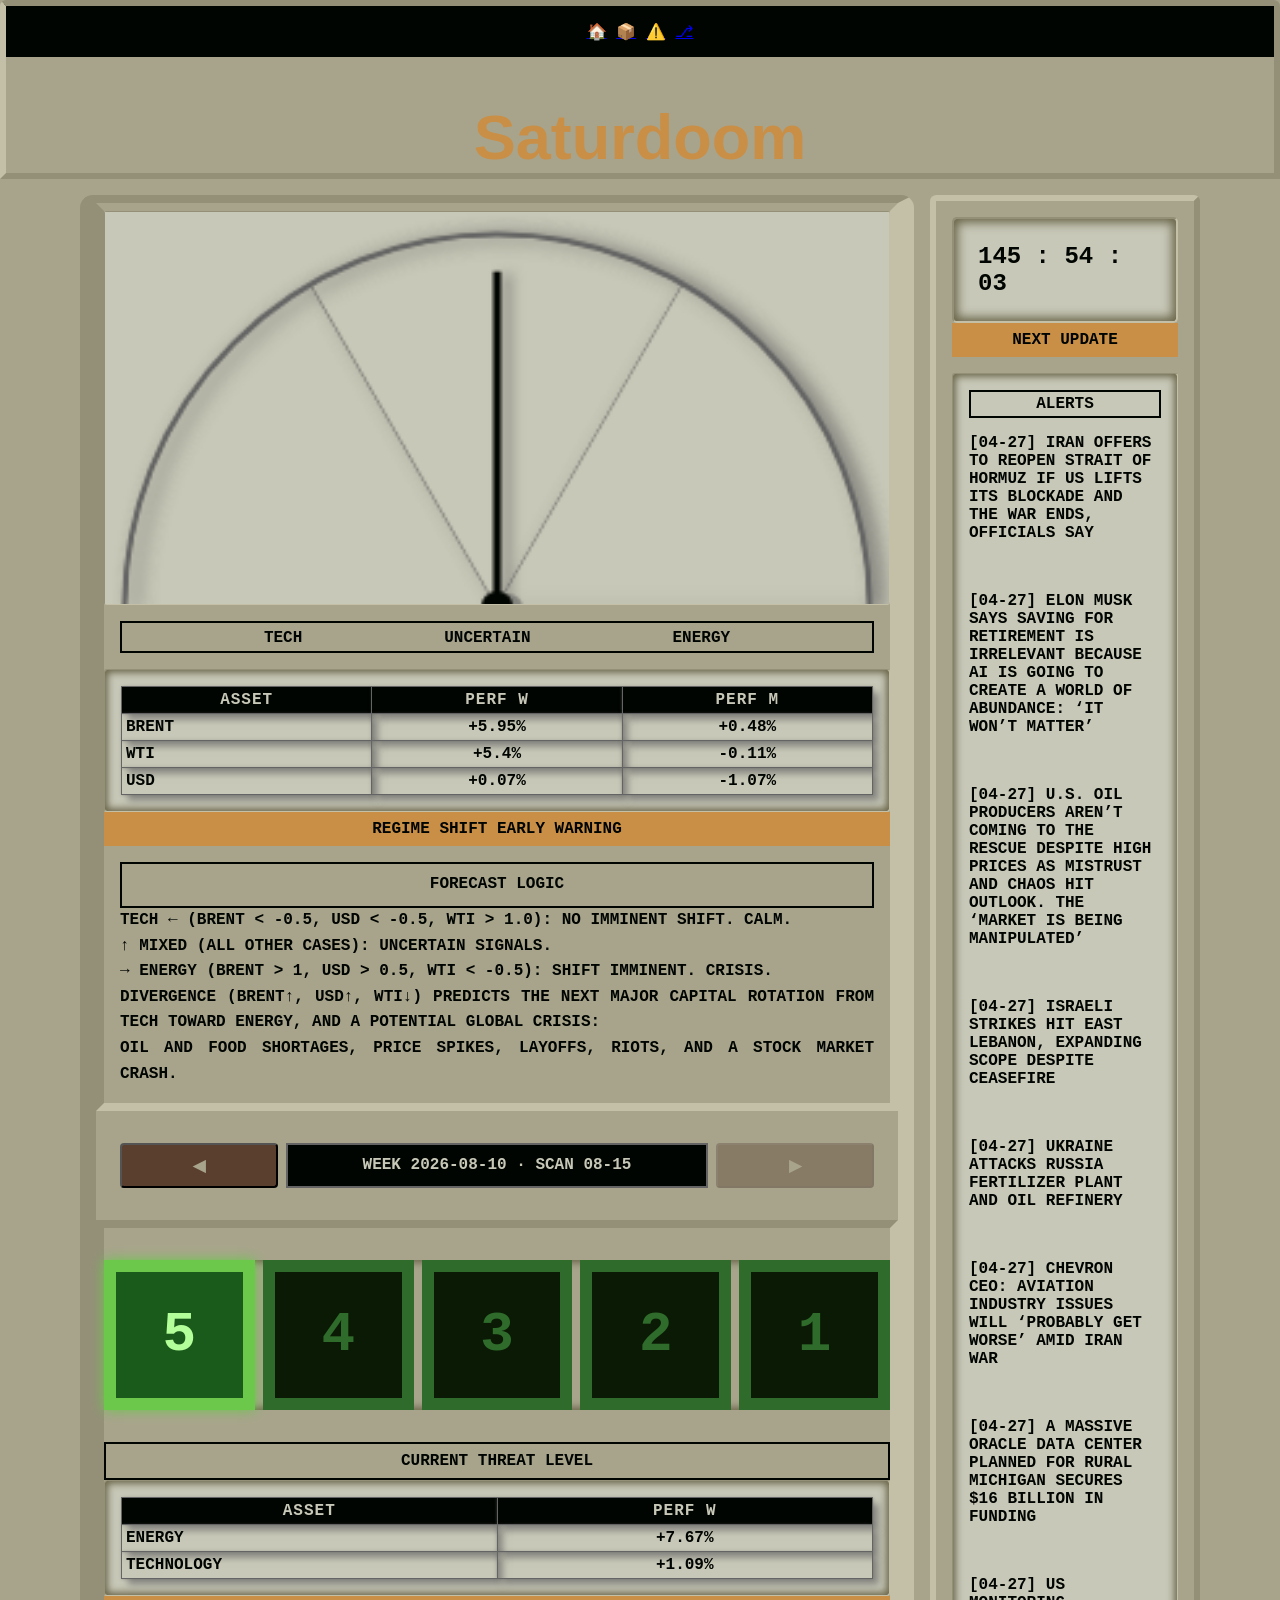
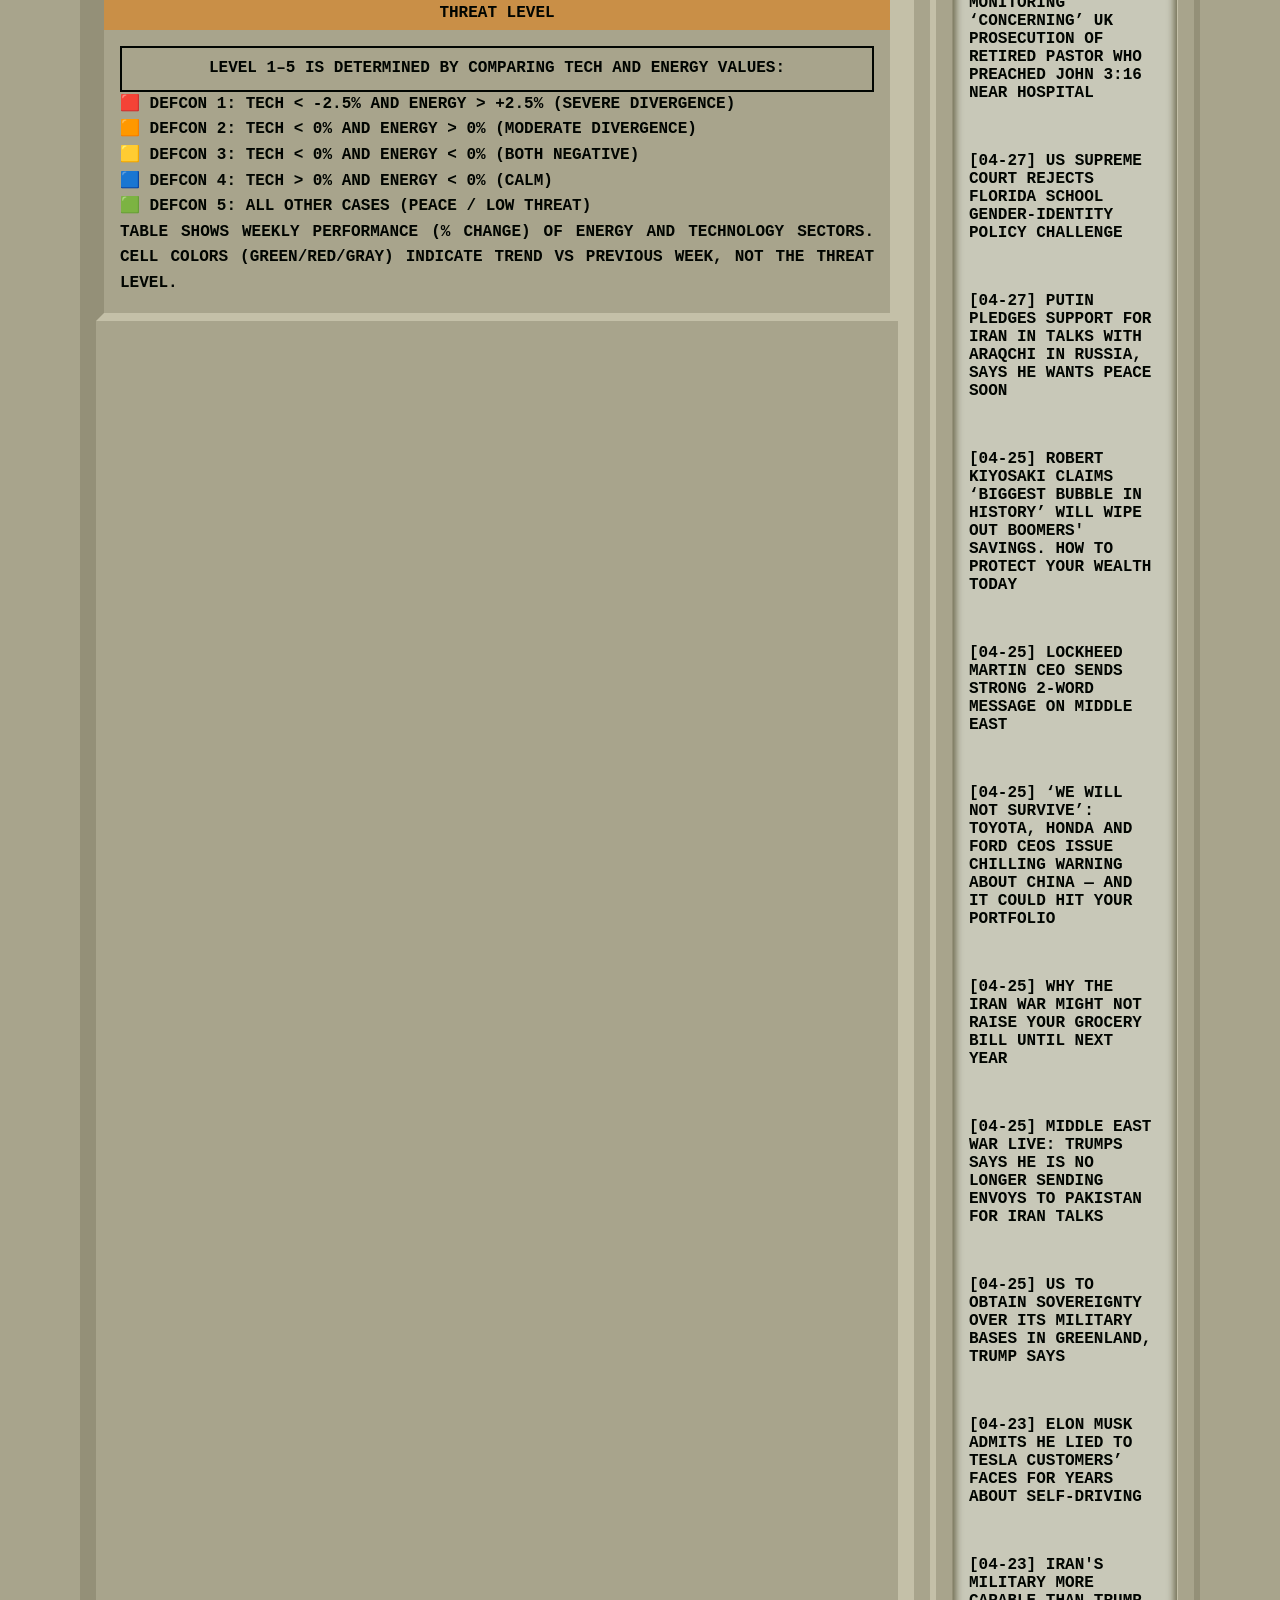
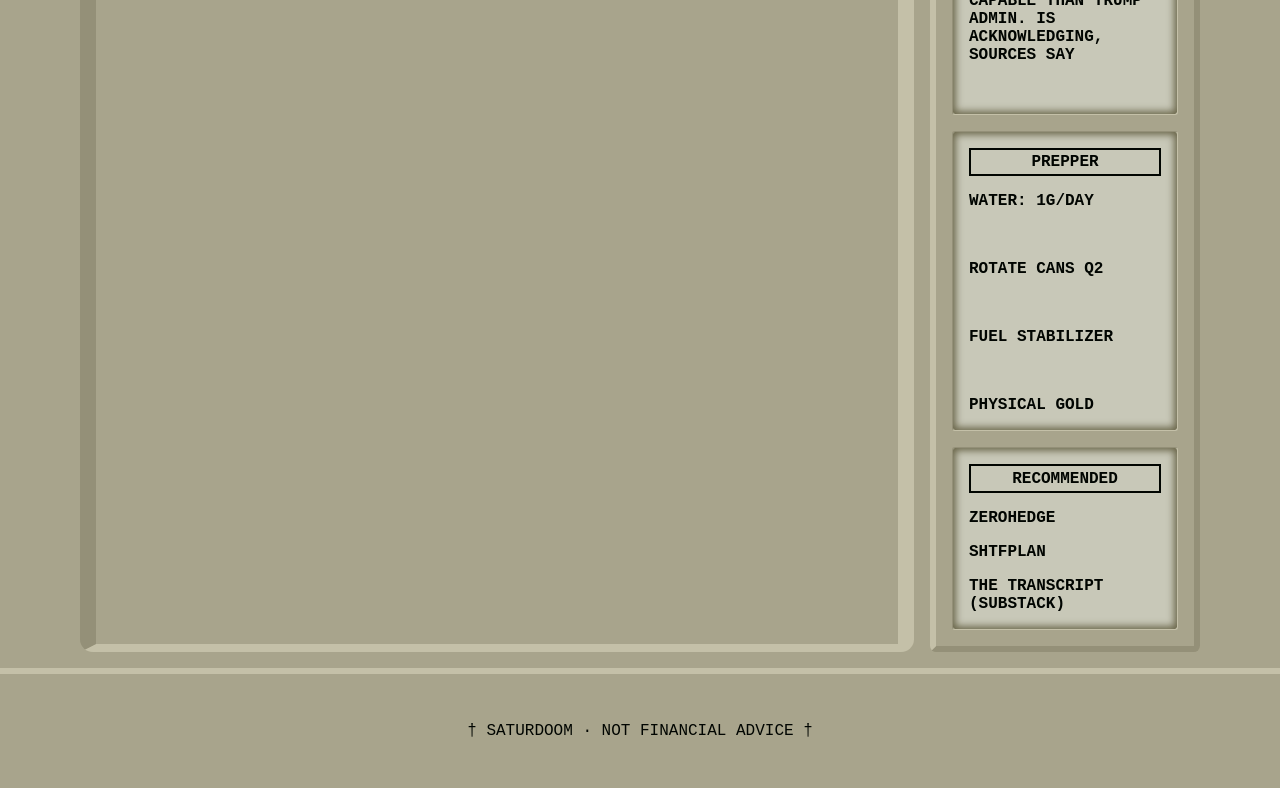
==== commit 6745fc8b: "Update: corrections fixed 08-18" ====
--- a/index.html
+++ b/index.html
@@ -37,16 +37,16 @@
                     <tbody id="giroTableBody"></tbody>
                     </table>
                 </div>
+                <div class="primary-label"><strong>Regime Shift Early Warning</strong></div>
 
                 <div class="table-label">
                     <div class="secondary-label"><strong>Forecast Logic</strong></div>
-                    <p><strong>TECH ←: no imminent shift. Calm.</strong></p>
-                    <p><strong>↑ (MIXED): uncertain signals.</strong></p>
-                    <p><strong>→ ENERGY: shift imminent. Crisis.</strong></p>
+                    <p><strong>TECH ← (Brent &lt; -0.5, USD &lt; -0.5, WTI &gt; 1.0): no imminent shift. Calm.</strong></p>
+                    <p><strong>↑ MIXED (all other cases): uncertain signals.</strong></p>
+                    <p><strong>→ ENERGY (Brent &gt; 1, USD &gt; 0.5, WTI &lt; -0.5): shift imminent. Crisis.</strong></p>
                     <p><strong>Divergence (Brent↑, USD↑, WTI↓) predicts the next major capital rotation from Tech toward Energy, and a potential global crisis:</strong></p>
                     <p><strong>Oil and food shortages, price spikes, layoffs, riots, and a stock market crash.</strong></p>
                 </div>
-                <div class="primary-label"><strong>Regime Shift Early Warning</strong></div>
 
             </div>
 
@@ -76,6 +76,7 @@
                     </table>
                 </div>
 
+                <span class="primary-label"><strong>Threat Level</strong></span>
 
 
                 <div class="table-label">
@@ -88,7 +89,6 @@
                     <div><strong>Table shows weekly performance (% change) of Energy and Technology sectors. Cell colors (green/red/gray) indicate trend vs previous week, not the threat level.</strong></div>
                 </div>
             </div>
-            <span class="primary-label"><strong>Threat Level</strong></span>
 
         </main>
 
@@ -105,6 +105,18 @@
             <div class="aside-container debug-border">
                 <div class="lcd-screen scroll">
                     <span class="lcd-label">Alerts</span>
+                    <a href="https://www.yahoo.com/news/articles/iran-offers-end-chokehold-strait-070942841.html" target="_blank"><strong>[04-27]</strong> Iran offers to reopen Strait of Hormuz if US lifts its blockade and the war ends, officials say</a><br>
+                    <a href="https://www.yahoo.com/finance/sectors/technology/articles/elon-musk-says-saving-retirement-174705539.html" target="_blank"><strong>[04-27]</strong> Elon Musk says saving for retirement is irrelevant because AI is going to create a world of abundance: ‘It won’t matter’</a><br>
+                    <a href="https://www.yahoo.com/finance/sectors/energy/articles/u-oil-producers-aren-t-173306250.html" target="_blank"><strong>[04-27]</strong> U.S. oil producers aren’t coming to the rescue despite high prices as mistrust and chaos hit outlook. The ‘market is being manipulated’</a><br>
+                    <a href="https://www.yahoo.com/news/articles/israeli-strikes-hit-east-lebanon-134657165.html" target="_blank"><strong>[04-27]</strong> Israeli strikes hit east Lebanon, expanding scope despite ceasefire</a><br>
+                    <a href="https://www.yahoo.com/finance/sectors/energy/articles/ukraine-attacks-russia-fertilizer-plant-110453600.html" target="_blank"><strong>[04-27]</strong> Ukraine Attacks Russia Fertilizer Plant and Oil Refinery</a><br>
+                    <a href="https://www.yahoo.com/finance/sectors/energy/articles/chevron-ceo-aviation-industry-issues-220937876.html" target="_blank"><strong>[04-27]</strong> Chevron CEO: Aviation industry issues will ‘probably get worse’ amid Iran war</a><br>
+                    <a href="https://www.yahoo.com/finance/sectors/technology/articles/massive-oracle-data-center-planned-222840787.html" target="_blank"><strong>[04-27]</strong> A massive Oracle data center planned for rural Michigan secures $16 billion in funding</a><br>
+                    <a href="https://www.yahoo.com/news/articles/us-monitoring-concerning-uk-prosecution-180011679.html" target="_blank"><strong>[04-27]</strong> US monitoring ‘concerning’ UK prosecution of retired pastor who preached John 3:16 near hospital</a><br>
+                    <a href="https://www.yahoo.com/news/articles/us-supreme-court-rejects-florida-135926977.html" target="_blank"><strong>[04-27]</strong> US Supreme Court rejects Florida school gender-identity policy challenge</a><br>
+                    <a href="https://www.yahoo.com/news/articles/putin-pledges-support-iran-talks-140247162.html" target="_blank"><strong>[04-27]</strong> Putin pledges support for Iran in talks with Araqchi in Russia, says he wants peace soon</a><br>
+
+
                     <a href="https://finance.yahoo.com/markets/crypto/articles/robert-kiyosaki-claims-biggest-bubble-120000878.html" target="_blank"><strong>[04-25]</strong> Robert Kiyosaki claims ‘biggest bubble in history’ will wipe out boomers' savings. How to protect your wealth today</a><br>
                     <a href="https://finance.yahoo.com/markets/stocks/articles/lockheed-martin-ceo-sends-strong-174700950.html" target="_blank"><strong>[04-25]</strong> Lockheed Martin CEO sends strong 2-word message on Middle East</a><br>
                     <a href="https://finance.yahoo.com/markets/stocks/articles/not-survive-toyota-honda-ford-130000088.html" target="_blank"><strong>[04-25]</strong> ‘We will not survive’: Toyota, Honda and Ford CEOs issue chilling warning about China — and it could hit your portfolio</a><br>
--- a/style.css
+++ b/style.css
@@ -33,6 +33,9 @@
   --lcd-green-off: #4a5c08;
   --lcd-blue-on: #7c9eb2;
   --lcd-blue-off: #4a6a7a;
+  --lcd-icon-dark: #646464;
+  --lcd-digit-dark: #010501;
+  --lcd-shadow: rgba(100, 100, 100, 0.6);
   --orange-paint-light: #e6b87a;
   --orange-paint-medium: #c98f47;
   --orange-paint-dark: #a66f35;
@@ -83,9 +86,6 @@
   z-index: 10;
   position: sticky;
   top: 0;
-  /*grid-auto-flow: column;   /* Fuerza distribución horizontal */
-  /*justify-content: center;
-  align-content: center;*/
   color: var(--text-green);
   max-height: 56.5px;
   gap: 20px;
@@ -103,13 +103,13 @@
   position: sticky;
   top: 56.5px;
   z-index: 10;
-  /*height: calc(120.5px - 56.5px);*/
   font-family: "Inter Tight", sans-serif;
   text-transform: none;
   font-optical-sizing: auto;
+  font-size: 7vh;
+
   font-weight: 600;
   font-style: normal;
-  font-size: 5em;
   color: var(--orange-paint-medium);
   padding: .7em 0 0 0;
   background-color: var(--console-panel-medium);
@@ -135,7 +135,6 @@
 }
 .main-container {
   display: grid;
-  gap: 0;
   border-top: .5em solid var(--console-panel-medium);
   border-right: .5em solid var(--console-panel-light);
   border-bottom: .5em solid var(--console-panel-light);
@@ -145,7 +144,6 @@
   justify-content: center;
   color: var(--dark);
   padding: 0;
-  /*background: var(--console-panel-light);*/
   box-shadow: inset .1em .1em .5em var(--console-panel-shadow),  /* sombra clara izquierda */
               inset -.1em -.1em .5em var(--console-panel-shadow);  /* sombra oscura derecha */
   border-top: .1em solid var(--console-panel-dark);
@@ -155,11 +153,18 @@
   border-radius: .2em;
   margin: 0;
 }
+.secondary-container {
+  display: grid;
+  gap: 0;
+  border-top: .5em solid var(--console-panel-dark);
+  border-right: .5em solid var(--console-panel-light);
+  border-bottom: .5em solid var(--console-panel-light);
+  border-left: .5em solid var(--console-panel-dark);
+}
 .defcon-container {
   justify-content: center;
   color: var(--dark);
   padding: 0.5em 0.5em 0 0.5em;
-  /*background: var(--console-panel-light);*/
   box-shadow: inset .1em .1em .5em var(--console-panel-shadow),  /* sombra clara izquierda */
               inset -.1em -.1em .5em var(--console-panel-shadow);  /* sombra oscura derecha */
   border-top: .1em solid var(--console-panel-dark);
@@ -169,6 +174,22 @@
   border-radius: .2em;
   margin: 0;
 }
+.date-buttons {
+  display: grid;
+  grid-template-columns: auto auto auto;
+  padding: 1em;
+  border: none;
+}
+.current-date {
+  display: grid;
+  align-content: center;
+  font-weight: bold;
+  color: var(--lcd-white-off);
+  padding: .7em;
+  background-color: var(--lcd-digit-dark);
+  border: 2px solid var(--lcd-icon-dark);
+}
+
 .defcon-level {
   font-size: 3.5rem;
   font-weight: bold;
@@ -182,6 +203,7 @@
   grid-area: sidebar;
   padding: 1em;
   display: grid;
+  grid-template-rows: auto 1fr auto auto;
   gap: 1em;
   background-color: var(--console-panel-medium);
   border-top: .4rem solid var(--console-panel-light);
@@ -195,16 +217,16 @@
   display: grid;
   grid-template-columns: 1fr;
   justify-content: center;
-  text-align: center;
-  gap: .8em;
+  text-align: start;
   border-radius: .2em;
+  /*border: 2px solid purple;*/
 }
 
 .lcd-screen {
-  /*color: var(--dark);*/
-  padding: 0.5em;
-  background: var(--lcd-white-off);
-  /*background: var(--console-panel-light);*/
+  display: grid;
+  padding: 1em;
+  gap: 1em;
+  background-color: var(--lcd-white-off);
   box-shadow: inset .1em .1em .5em var(--console-panel-shadow),  /* sombra clara izquierda */
               inset -.1em -.1em .5em var(--console-panel-shadow);  /* sombra oscura derecha */
   border-top: .1em solid var(--console-panel-dark);
@@ -212,93 +234,83 @@
   border-bottom: .1em solid var(--console-panel-light);
   border-left: .1em solid var(--console-panel-dark);
   border-radius: .2em;
-  margin: 0;
+}
+.lcd-label {
+  display: grid;
+  justify-content: center;
+  align-items: center;
+  font-weight: bold;
+  color: var(--lcd-digit-dark);
+  padding: .2em 0 .2em 0;
+  background-color: transparent;
+  border: 2px solid var(--lcd-digit-dark);
 }
 .lcd-screen a {
+  /*display: grid;*/
   text-decoration: none;
   color: var(--dark);
+  font-weight: bold;
+}
+.lcd-screen p {
+  /*display: grid;*/
+  font-weight: bold;
+  gap: 0;
 }
 .clock {
+  display: inline;
   font-family: 'Orbitron','Courier New', monospace;
   font-size: 1.5em;
   font-weight: bold;
   letter-spacing: auto;
 }
 .primary-label {
-  padding: .2em 0 .3em 0;
+  display: grid;
+  justify-content: center;
+  padding: .5em 0 .5em 0;
   background-color: var(--orange-paint-medium);
 }
-.lcd-screen p {
-  display: grid;
-  grid-template-columns: 1fr;
-  gap: 1em;
-  text-align: start;
-}
+
 
 .secondary-label {
   display: flex;
+  justify-content: center;
+  align-items: center;
+  padding: .5em 0 .5em 0;
+  color: var(--dark);
+  background-color: transparent;
+  border: 2px solid var(--dark)
+}
+
+.secondary-label.space-evenly {
   justify-content: space-evenly;
-  color: var(--lcd-white-off);
-  padding: 0 0 0 .5em;
-  background-color: var(--paint-sepia-dark);
-}
-
-.tertiary-label {
-  display: flex;
-  justify-content: space-evenly;
-  color: var(--paint-sepia-dark);
-  padding: .3em 0 0 0;
-  background-color: transparent;
-  border: 2px solid var(--paint-sepia-dark)
+  padding: .2em 0 0 0;
+}
+
+.tertiaty-label {
+
 }
 
 /* --------- Tables --------- */
-.tracking-table.mini {
-  /*width: 100%;*/
-  /*max-width: none;*/
-  /*margin: 0 auto;*/
-  /*font-size: 1.4rem;*/
+.tracking-table {
   border-collapse: collapse;
   table-layout: fixed;
-}
-.tracking-table.mini th,
-.tracking-table.mini td {
-  /*width: 50%;*/
-  /*font-size: 1.2rem;*/
-  /*padding: .25rem .25rem;*/
-  /*border: 1px solid var(--trtd);*/
-  /*text-align: center;*/
-}
-.tracking-table.mini th {
-  background: var(--lcd-white-off);
-  color: var(--dark);
-  text-transform: uppercase;
-}
-.tracking-table.mini td {
-  background: var(--lcd-white-off);
-}
-.tracking-table.mini td:first-child,
-.tracking-table.mini th:first-child {
   text-align: center;
-}
-.tracking-table.mini td:last-child,
-.tracking-table.mini th:last-child {
-  text-align: center;
-}
-
-
-
-.box {
-  color: var(--dark);
-  padding: 1em;
-  background-color: var(--dark);
-  border: 2px solid var(--border-green);
-  border-radius: .4em;
-  margin: 1em 0 0 0;
-}
-.box a {
-  color: inherit;
-  text-decoration: none;
+  /*text-transform: uppercase;*/
+
+}
+
+.tracking-table th {
+  color: var(--dark);
+  background-color: var(--lcd-white-off);
+  box-shadow: 4px 4px 8px var(--lcd--shadow);
+
+ 
+}
+.tracking-table td {
+  background-color: transparent;
+  text-shadow: 1px 1px 4px var(--lcd--shadow);
+  box-shadow: 4px 4px 8px var(--lcd--shadow);
+
 }
 
 footer {
@@ -334,10 +346,7 @@
 }
 
 /* ESTILOS VIEJOS */
-/* También para los textos dentro de .table-label */
-.table-label p {
-  margin-bottom: 0.25rem;
-}
+
 /* ---------- GIRO PANEL SPECIFIC ---------- */
 #gaugeCanvas {
   width: 100%;
@@ -352,7 +361,7 @@
   display: grid;
   align-items: center;
   height: 100%;
-  background: var(--console-panel-medium);
+  background-color: var(--console-panel-medium);
 }
 
 .giro-graphic {
@@ -396,35 +405,44 @@
 .dir-arrow.arrow-right{ color: #ff8888; }
 
 /* tables inside giro panel */
-.giro-table-container {
-  margin: 0;
-}
+
 .tracking-table {
   width: 100%;
+  table-layout: fixed;
   border-collapse: collapse;
-  background: var(--lcd-white-off);
-  font-size: 0.85rem;
-}
-.th {
-  background: var(--lcd-white-off);
-  border: 1px solid var(--dark);
+  max-width: none;
+  font-size: 1em;
+  font-weight: bold;
+  text-align: center;
   text-transform: uppercase;
-  letter-spacing: 1px;
-  font-weight: bold;
-  color: var(--dark);
-}
+  color: var(--lcd-digit-dark);
+  background-color: transparent;
+  border: .1rem solid var(--lcd-icon-dark);
+  box-shadow: .4rem .4rem .4em var(--lcd-shadow),  /* sombra clara izquierda */
+  margin: 0 auto;
+}
+
 .tracking-table th,
 .tracking-table td {
-  border: 1px solid var(--dark);
+  width: 50%;
   padding: .25rem .25rem;
-  text-align: center;
-  background: var(--lcd-white-off);
-}
+  border: .1rem solid var(--lcd-icon-dark);
+  box-shadow: .4rem .4rem .4em var(--lcd-shadow),  /* sombra clara izquierda */
+              0 0 .2em var(--lcd-shadow);  /* sombra oscura derecha */
+}
+
+.tracking-table th {
+  letter-spacing: 1px;
+  font-weight: bold;
+  color: var(--lcd-white-off);
+  background-color: var(--lcd-digit-dark);
+}
+
 .asset {
   text-align: left;
-  font-weight: bold;
+  /*font-weight: bold;*/
   padding-left: 10px;
-  background: var(--lcd-white-off);
+  background-color: var(--lcd-white-off);
 }
 
 /* color classes for performance (trend vs previous week) */
@@ -443,7 +461,7 @@
   justify-content: space-between;
   gap: 0.5rem;
   width: 100%;
-  background: transparent;
+  background-color: transparent;
   border: none;
   padding: 0;
   margin: 2em 0;
@@ -510,8 +528,12 @@
   margin: 1em;
   text-align: justify;
 }
+/* También para los textos dentro de .table-label */
+/*.table-label p {
+  margin: 1em 0 0 0;
+}*/
 /* ---------- COMMON PANEL STYLES (DEFCON & GIRO) ---------- */
-.defcon-panel {
+.panel {
   display: flex;
   flex-direction: column;
   justify-content: space-between;
@@ -520,7 +542,7 @@
   /* equal height for both panels */
   min-height: 944px;
   max-height: 844px;
-  background: var(--panel-bg);
+  background-color: var(--panel-bg);
   border: 2px solid var(--border-green) ;
   border-radius: 1rem;  
 }
@@ -534,37 +556,25 @@
   gap: 0;
 }
 
-.carousel-week-contenta {
-  display: block;
-  text-align: left;
-  width: 100%;
-  margin: 0;
-}
-.carousel-week-contentb {
-  display: block;
-  text-align: left;
-  width: 100%;
-  height: 100%;
-  
-  padding: 3rem 0
-}
 /* navigation buttons (shared) */
 .carousel-btn {
   user-select: none;
   font-size: 1rem;
   font-weight: bold;
-  color: var(--text-green);
+  color: var(--console-panel-medium);
+
   cursor: pointer;
   transition: 0.2s;
   padding: 0.5rem 0.5rem;
-  background: var(--panel-bg);
-  border: 1px solid var(--border-green);
+  background-color: var(--paint-sepia-medium);
+
+  /*border: 1px solid var(--border-green);*/
   border-radius: 4px;
   margin: 0 .5rem 0 .5rem;
 }
 .carousel-btn:hover {
-  background: #1a3a10;
-  color: #ffffaa;
+  background-color: var(--paint-sepia-light);
+  color: var(--console-panel-light);
 }
 
 .carousel-btn.disabled,
@@ -576,7 +586,7 @@
 
 /* week header (date) */
 .week-header {
-  background: var(--bg-dark);
+  background-color: var(--bg-dark);
   display: inline-block;
   padding: 0;
   margin: 0;
@@ -584,67 +594,12 @@
   font-size: 1rem;
   font-weight: bold;
 }
-/* ---------- MINI TABLE (inside DEFCON panel) ---------- */
-.mini-table-container, .giro-table-container {
-  width: 100%;
-  margin: 1.5rem 0 1rem 0;
-}
-.tracking-table.mini {
-  width: 100%;
-  max-width: none;
-  margin: 0 auto;
-  font-size: 1.4rem;
-  border-collapse: collapse;
-  table-layout: fixed;
-}
-.tracking-table.mini th,
-.tracking-table.mini td {
-  width: 50%;
-  font-size: 1.2rem;
-  padding: .25rem .25rem;
-  border: 1px solid var(--trtd);
-  text-align: center;
-}
-.tracking-table.mini th {
-  background: var(--lcd-white-off);
-  color: var(--dark);
-  text-transform: uppercase;
-}
-.tracking-table.mini td {
-  background: var(--lcd-white-off);
-}
-.tracking-table.mini td:first-child,
-.tracking-table.mini th:first-child {
-  text-align: center;
-}
-.tracking-table.mini td:last-child,
-.tracking-table.mini th:last-child {
-  text-align: center;
-}
-/* Efecto scanline monitores (líneas horizontales tipo monitor retro) */
-.scanline {
-  position: relative;
-  overflow: hidden;
-}
-.scanline::after {
-  content: "";
-  position: absolute;
-  top: 0;
-  left: 0;
-  width: 100%;
-  height: 100%;
-  background: repeating-linear-gradient(
-    transparent 0px,
-    transparent 1px,
-    rgba(0,0,0,0.1) 1px,
-    rgba(0,0,0,0.1) 2px
-  );
-  pointer-events: none;
-}
-/*.scroll {
-  max-height: 400px;
+
+
+.scroll {
+  max-height: 100%;
   overflow-y: auto;
-}*/
+}
 
 /*.debug-border {
   border: 2px solid red;
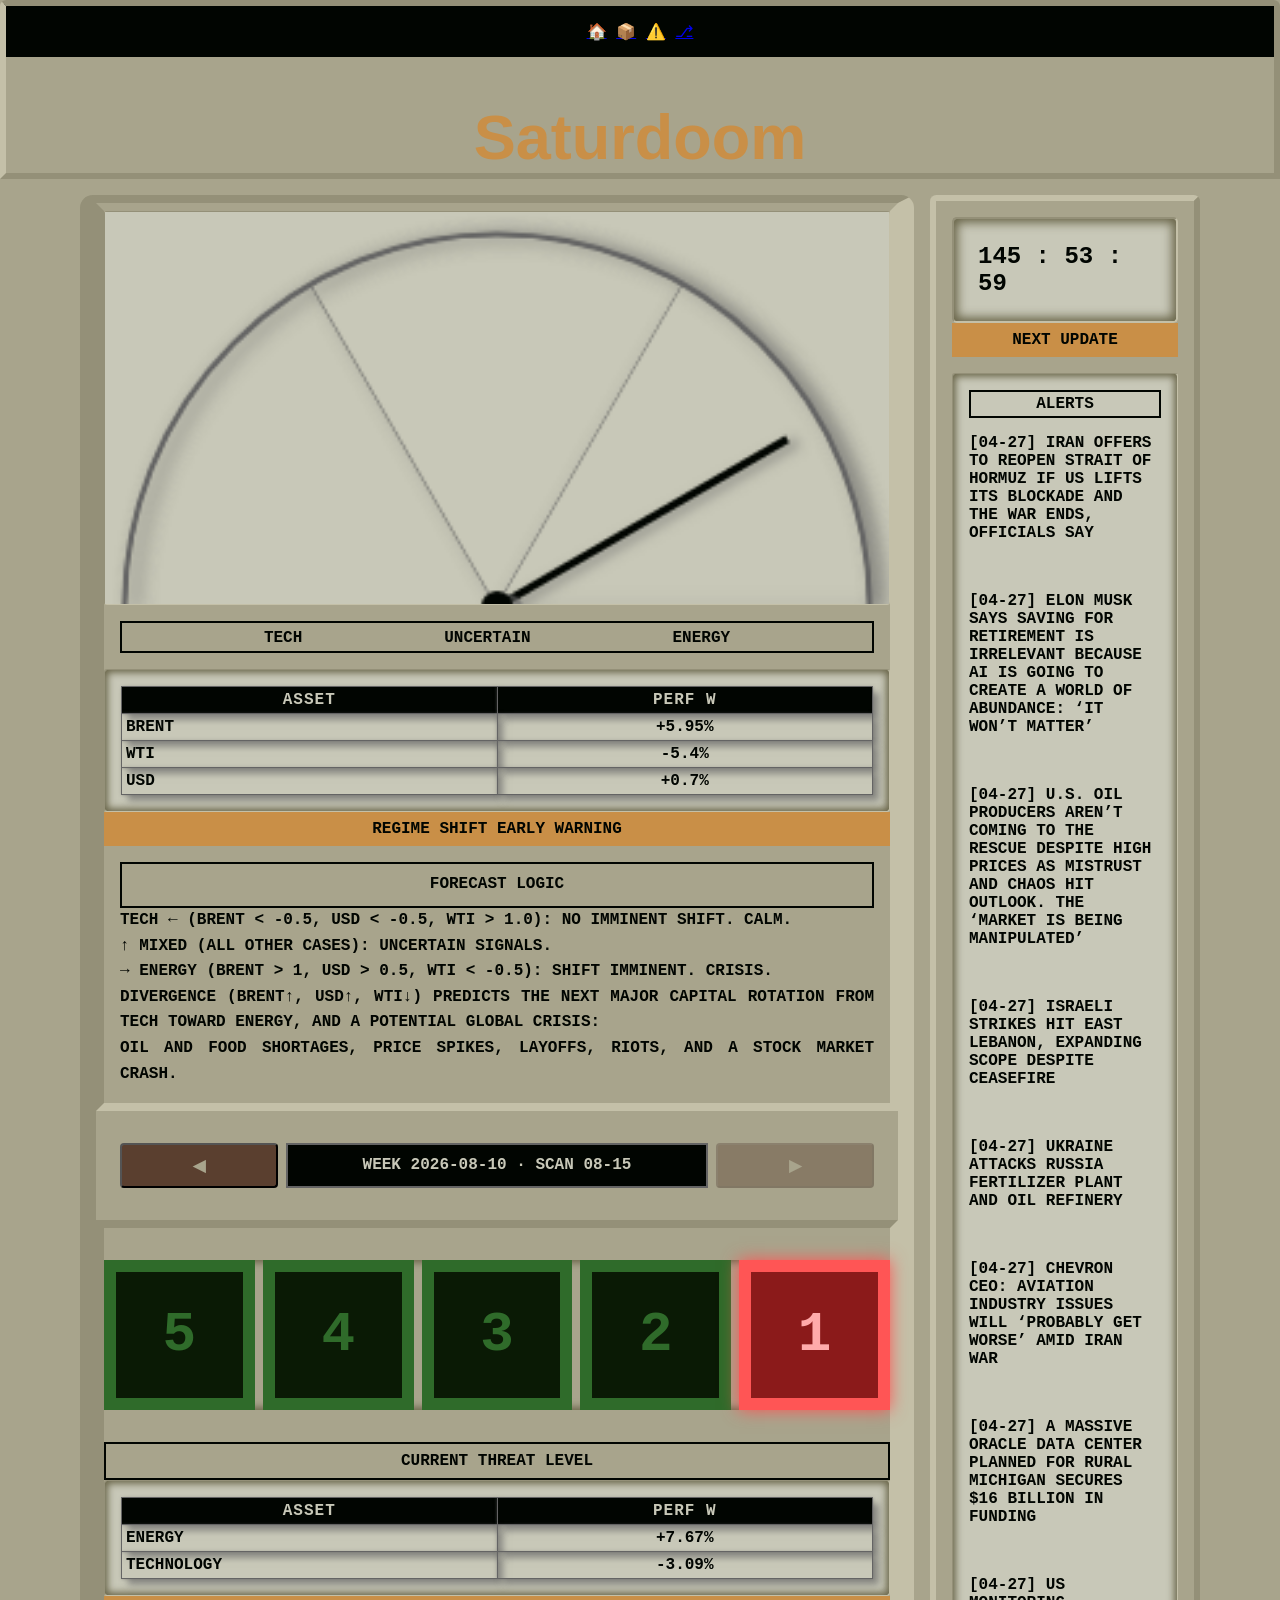
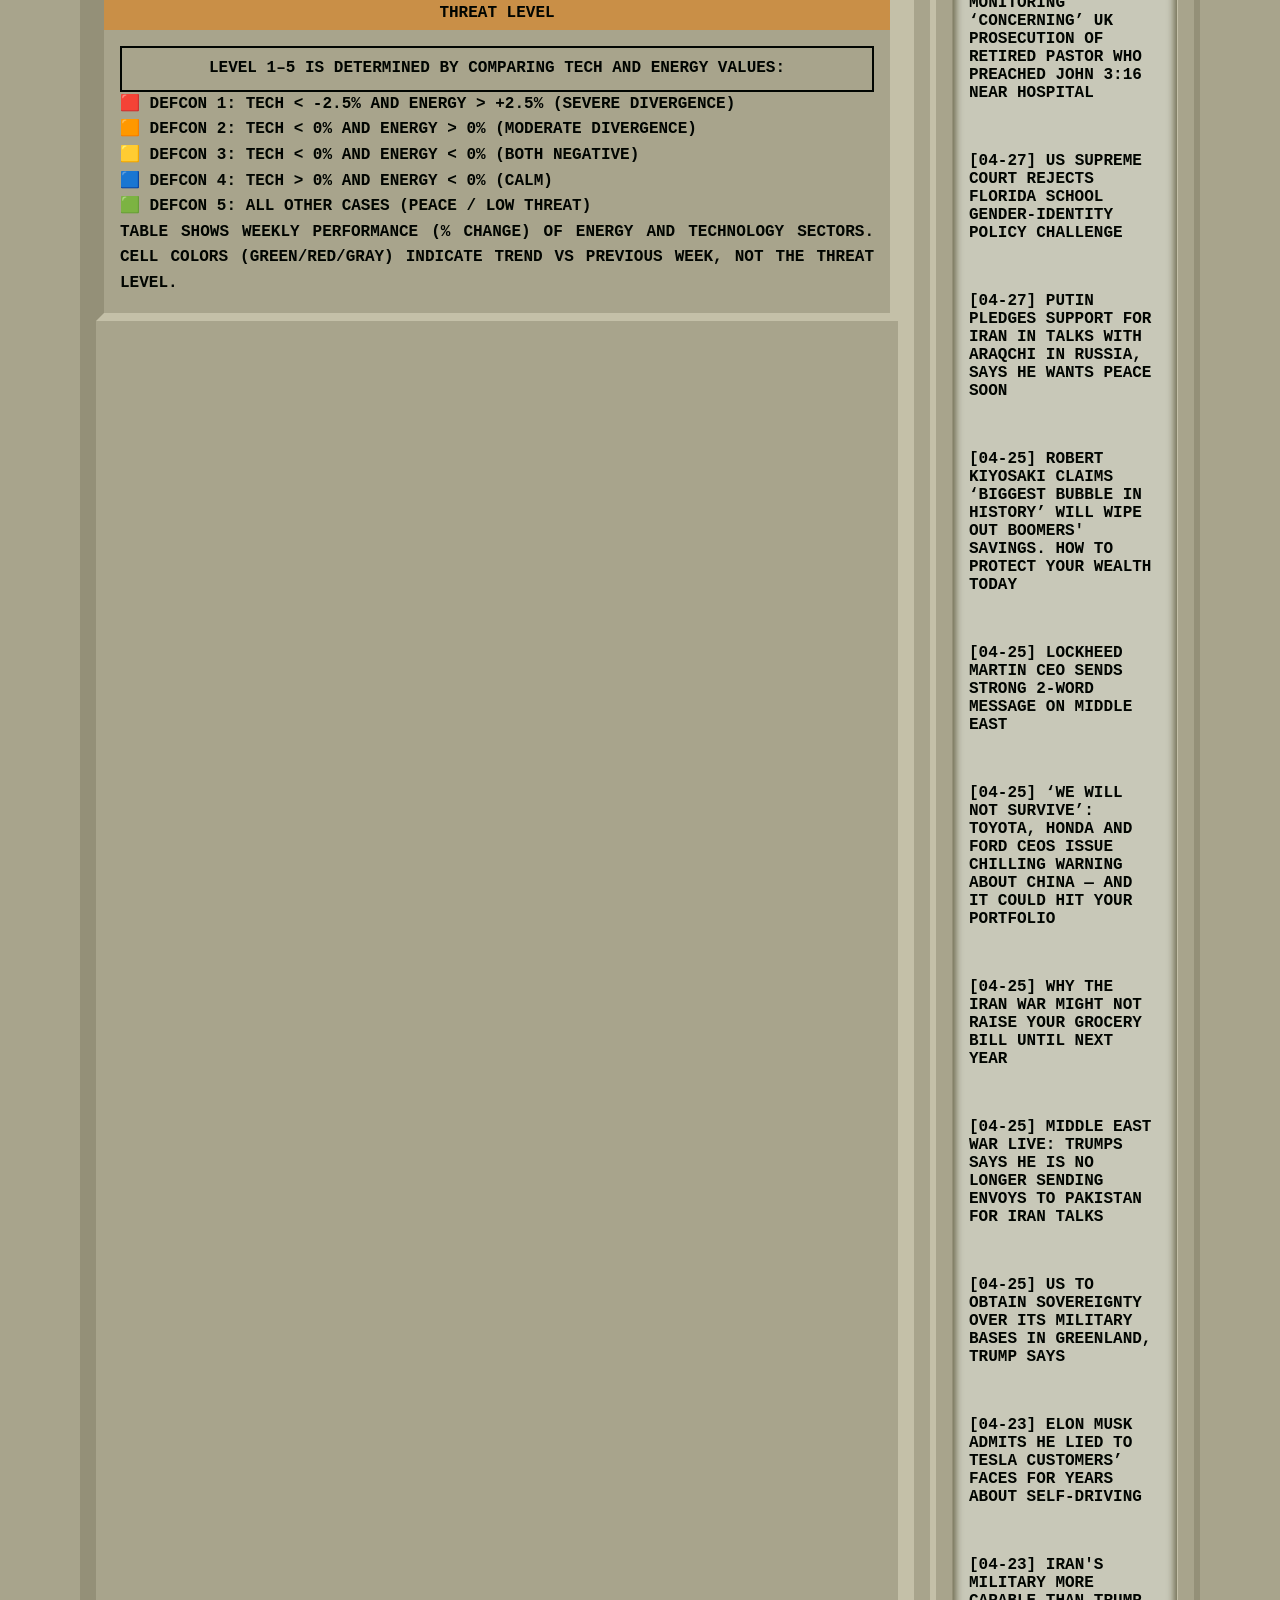
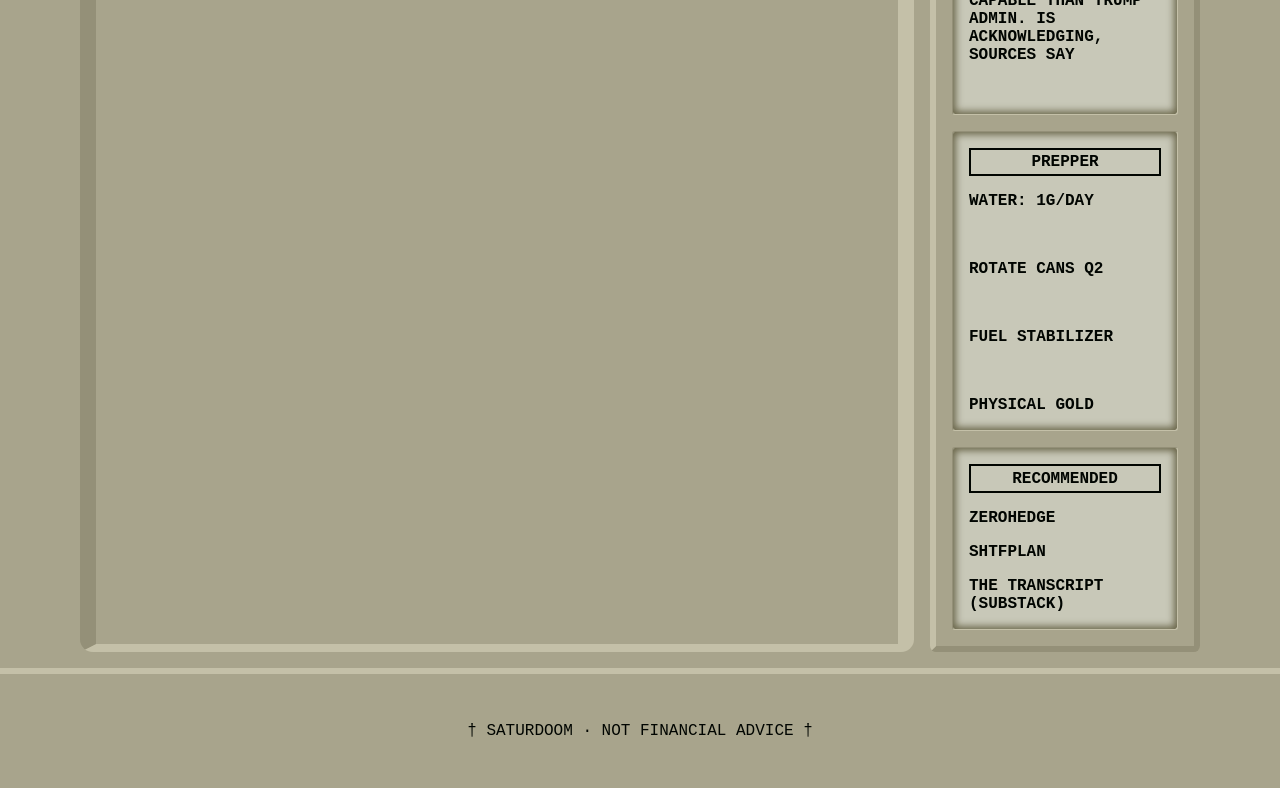
==== commit a78dfae8: "Update: código limpio sin datos mensuales Giro" ====
--- a/index.html
+++ b/index.html
@@ -33,7 +33,7 @@
                 <!-- Regime Shift Table -->
                 <div class="lcd-screen debug-border">
                     <table class="tracking-table" id="giroTable">
-                    <thead><tr><th>ASSET</th><th>Perf W</th><th>Perf M</th></tr></thead>
+                    <thead><tr><th>ASSET</th><th>Perf W</th></tr></thead>
                     <tbody id="giroTableBody"></tbody>
                     </table>
                 </div>
--- a/style.css
+++ b/style.css
@@ -446,15 +446,10 @@
 }
 
 /* color classes for performance (trend vs previous week) */
-.up {
-  color: var(--dark);
-}
-.down {
-  color: var(--dark);
-}
-.neutral {
-  color: var(--neutral-grey);
-}
+.value {
+  color: var(--dark);
+}
+
 /* ---------- DEFCON SPECIFIC ---------- */
 .defcon-container {
   display: flex;
